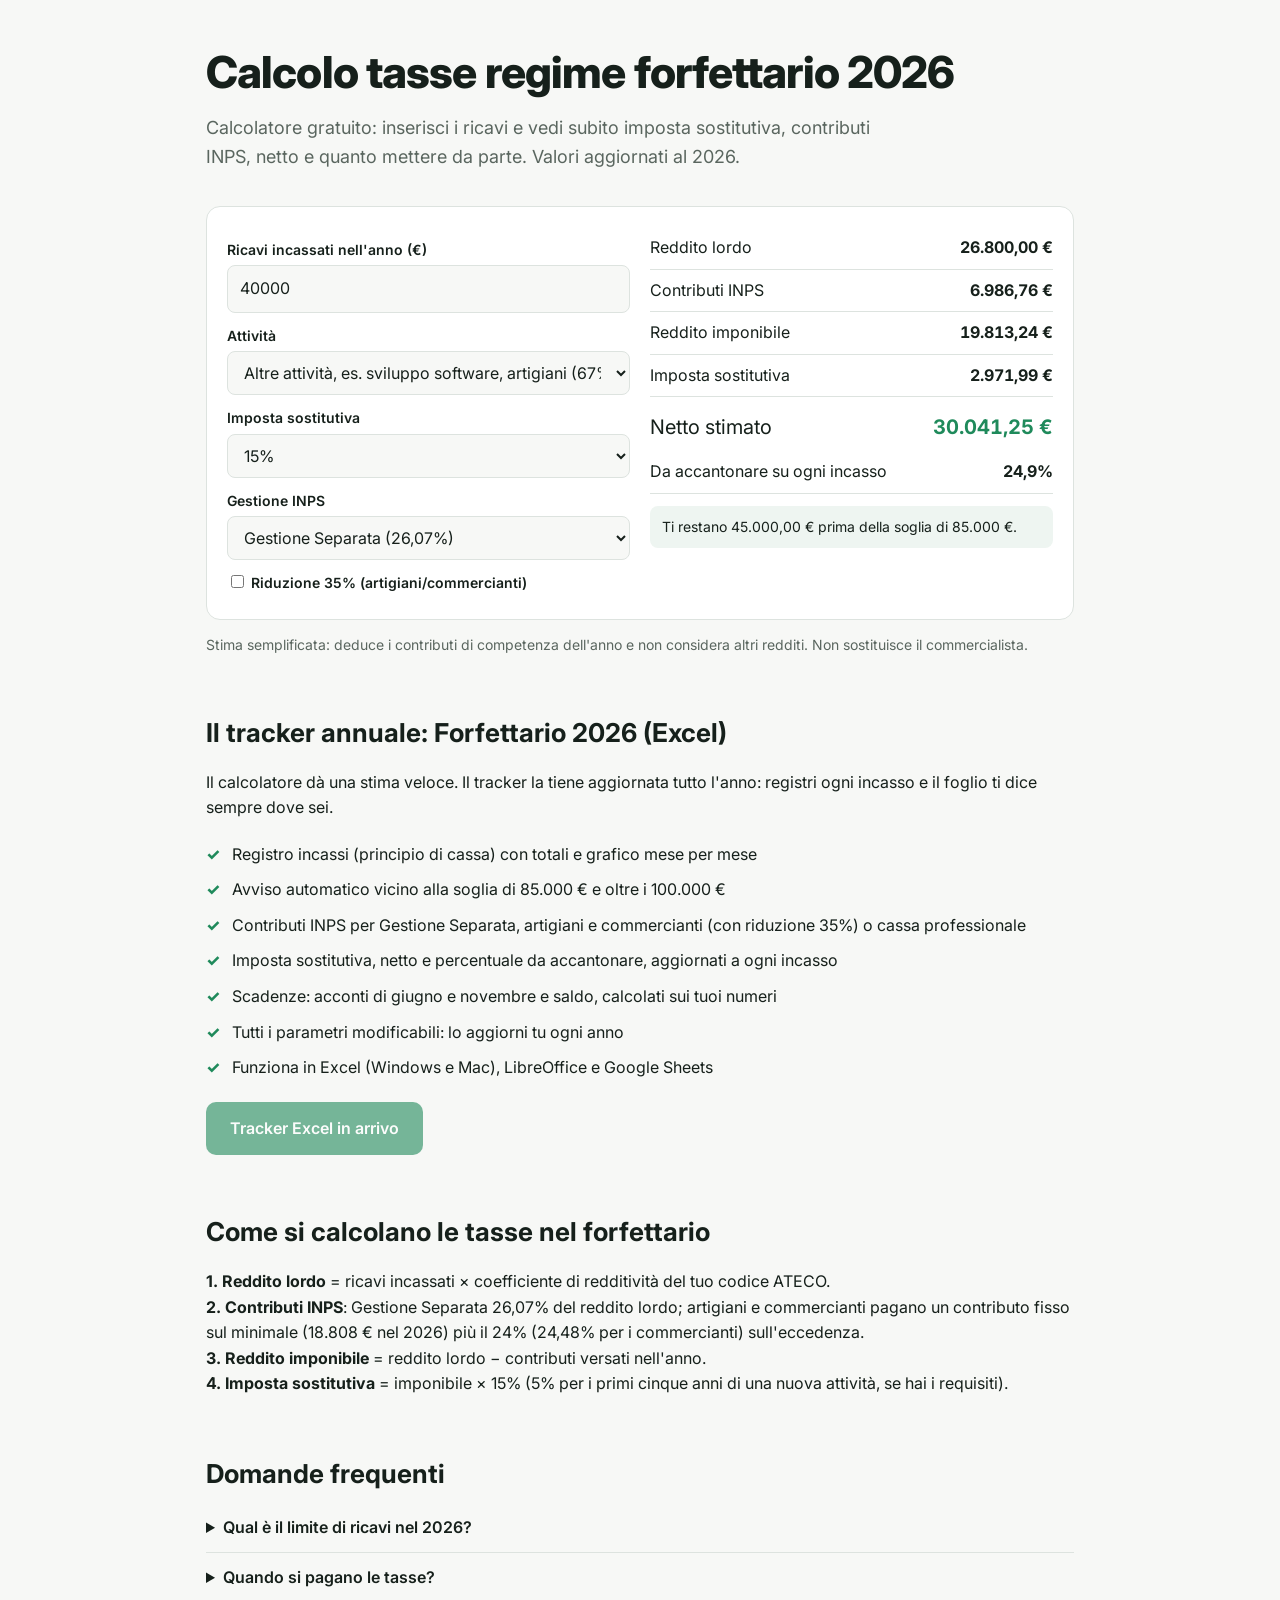
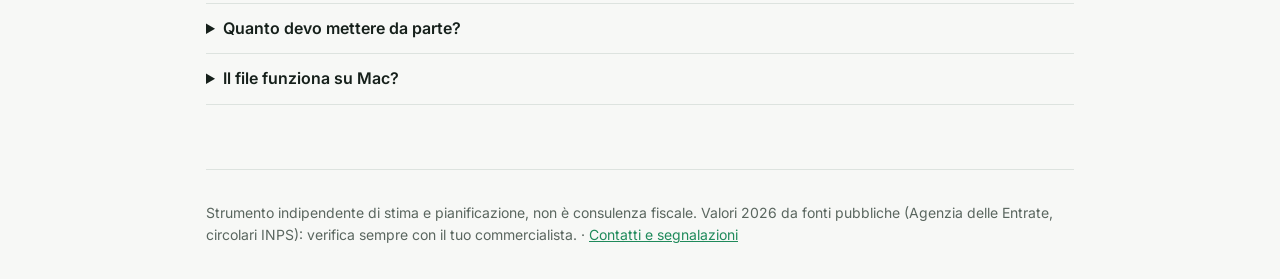
==== index.html @ f7ef26ea "Calcolatore tasse regime forfettario 2026" ====
<!doctype html>
<html lang="it">
<head>
<meta charset="utf-8">
<meta name="viewport" content="width=device-width,initial-scale=1">
<title>Calcolo tasse regime forfettario 2026: calcolatore gratuito e foglio Excel</title>
<meta name="description" content="Calcola gratis tasse e contributi INPS nel regime forfettario 2026: imposta sostitutiva 5% o 15%, Gestione Separata, artigiani e commercianti. Più un tracker Excel per tutto l'anno.">
<link rel="canonical" href="https://rsorrentino.github.io/forfettario-2026/">
<link href="https://fonts.googleapis.com/css2?family=Inter:wght@400;600;800&display=swap" rel="stylesheet">
<script type="application/ld+json">{"@context":"https://schema.org","@type":"FAQPage","mainEntity":[
{"@type":"Question","name":"Come si calcolano le tasse nel regime forfettario?","acceptedAnswer":{"@type":"Answer","text":"Si moltiplicano i ricavi incassati per il coefficiente di redditività dell'attività, si sottraggono i contributi previdenziali versati e si applica l'imposta sostitutiva del 15% (5% per i primi cinque anni di una nuova attività, se ci sono i requisiti)."}},
{"@type":"Question","name":"Qual è il limite di ricavi del forfettario nel 2026?","acceptedAnswer":{"@type":"Answer","text":"85.000 euro. Se li superi senza oltrepassare 100.000 euro esci dal regime dall'anno successivo; oltre 100.000 euro esci già nell'anno in corso."}},
{"@type":"Question","name":"Quanto è l'aliquota della Gestione Separata INPS nel 2026?","acceptedAnswer":{"@type":"Answer","text":"26,07% sul reddito per i professionisti senza cassa e senza altra copertura previdenziale obbligatoria."}}]}</script>
<style>
:root{--bg:#f7f8f6;--card:#fff;--ink:#16201b;--mute:#5a665f;--line:#dde3df;--accent:#1f8a5b;--accent-ink:#fff;--soft:#eef5f1}
@media (prefers-color-scheme:dark){:root:not([data-theme="light"]){--bg:#0f1412;--card:#161d1a;--ink:#e8efeb;--mute:#9aa8a0;--line:#26302b;--accent:#3cc485;--accent-ink:#06130c;--soft:#13261d}}
:root[data-theme="dark"]{--bg:#0f1412;--card:#161d1a;--ink:#e8efeb;--mute:#9aa8a0;--line:#26302b;--accent:#3cc485;--accent-ink:#06130c;--soft:#13261d}
*{box-sizing:border-box}body{margin:0;background:var(--bg);color:var(--ink);font:16px/1.6 Inter,system-ui,sans-serif}
.wrap{max-width:900px;margin:0 auto;padding:0 16px}header{padding:48px 0 16px}
h1{font-size:clamp(28px,5vw,44px);line-height:1.1;margin:0 0 12px;font-weight:800;letter-spacing:-.02em}
.lede{color:var(--mute);font-size:18px;max-width:680px}h2{font-size:26px;margin:56px 0 8px}
.card{background:var(--card);border:1px solid var(--line);border-radius:14px;padding:20px}
.calc{display:grid;grid-template-columns:1fr 1fr;gap:20px}@media(max-width:700px){.calc{grid-template-columns:1fr}}
label{display:block;font-weight:600;font-size:14px;margin:12px 0 4px}
input,select{width:100%;padding:10px 12px;border:1px solid var(--line);border-radius:8px;background:var(--bg);color:var(--ink);font:inherit}
.res div{display:flex;justify-content:space-between;padding:8px 0;border-bottom:1px solid var(--line);gap:12px}
.res b{font-variant-numeric:tabular-nums;white-space:nowrap}.res .big{font-size:20px;border:0;padding-top:14px}
.res .big b{color:var(--accent)}.warn{background:var(--soft);border-radius:8px;padding:10px 12px;margin-top:12px;font-size:14px}
.btn{display:inline-block;background:var(--accent);color:var(--accent-ink);padding:14px 24px;border-radius:10px;font-weight:600;text-decoration:none}
ul.t{list-style:none;padding:0}ul.t li{padding:5px 0 5px 26px;position:relative}ul.t li:before{content:"✓";position:absolute;left:0;color:var(--accent);font-weight:800}
.small{color:var(--mute);font-size:14px}details{border-bottom:1px solid var(--line);padding:12px 0}summary{cursor:pointer;font-weight:600}details p{color:var(--mute)}
footer{margin-top:64px;padding:32px 0;border-top:1px solid var(--line);color:var(--mute);font-size:14px}a{color:var(--accent)}
</style>
</head>
<body><div class="wrap">
<header>
<h1>Calcolo tasse regime forfettario 2026</h1>
<p class="lede">Calcolatore gratuito: inserisci i ricavi e vedi subito imposta sostitutiva, contributi INPS, netto e quanto mettere da parte. Valori aggiornati al 2026.</p>
</header>

<section class="card calc" aria-label="Calcolatore">
<div>
  <label for="ricavi">Ricavi incassati nell'anno (€)</label><input id="ricavi" type="number" inputmode="decimal" value="40000" min="0">
  <label for="att">Attività</label>
  <select id="att">
    <option value="0.78">Professionisti, consulenti, sanità, istruzione (78%)</option>
    <option value="0.67" selected>Altre attività, es. sviluppo software, artigiani (67%)</option>
    <option value="0.40">Commercio, alimentari, alloggio e ristorazione (40%)</option>
    <option value="0.54">Commercio ambulante non alimentare (54%)</option>
    <option value="0.62">Intermediari del commercio (62%)</option>
    <option value="0.86">Costruzioni e attività immobiliari (86%)</option>
  </select>
  <label for="aliq">Imposta sostitutiva</label>
  <select id="aliq"><option value="0.15">15%</option><option value="0.05">5% (nuova attività, primi 5 anni)</option></select>
  <label for="inps">Gestione INPS</label>
  <select id="inps"><option value="gs">Gestione Separata (26,07%)</option><option value="art">Artigiani</option><option value="comm">Commercianti</option></select>
  <label><input id="rid" type="checkbox" style="width:auto"> Riduzione 35% (artigiani/commercianti)</label>
</div>
<div class="res" aria-live="polite">
  <div><span>Reddito lordo</span><b id="o-red"></b></div>
  <div><span>Contributi INPS</span><b id="o-inps"></b></div>
  <div><span>Reddito imponibile</span><b id="o-imp"></b></div>
  <div><span>Imposta sostitutiva</span><b id="o-tax"></b></div>
  <div class="big"><span>Netto stimato</span><b id="o-net"></b></div>
  <div><span>Da accantonare su ogni incasso</span><b id="o-pct"></b></div>
  <p class="warn" id="o-warn"></p>
</div>
</section>
<p class="small">Stima semplificata: deduce i contributi di competenza dell'anno e non considera altri redditi. Non sostituisce il commercialista.</p>

<h2>Il tracker annuale: Forfettario 2026 (Excel)</h2>
<p>Il calcolatore dà una stima veloce. Il tracker la tiene aggiornata tutto l'anno: registri ogni incasso e il foglio ti dice sempre dove sei.</p>
<ul class="t">
<li>Registro incassi (principio di cassa) con totali e grafico mese per mese</li>
<li>Avviso automatico vicino alla soglia di 85.000 € e oltre i 100.000 €</li>
<li>Contributi INPS per Gestione Separata, artigiani e commercianti (con riduzione 35%) o cassa professionale</li>
<li>Imposta sostitutiva, netto e percentuale da accantonare, aggiornati a ogni incasso</li>
<li>Scadenze: acconti di giugno e novembre e saldo, calcolati sui tuoi numeri</li>
<li>Tutti i parametri modificabili: lo aggiorni tu ogni anno</li>
<li>Funziona in Excel (Windows e Mac), LibreOffice e Google Sheets</li>
</ul>
<p><span class="btn" style="opacity:.6;cursor:default">Tracker Excel in arrivo</span></p>

<h2>Come si calcolano le tasse nel forfettario</h2>
<p><b>1. Reddito lordo</b> = ricavi incassati × coefficiente di redditività del tuo codice ATECO.<br>
<b>2. Contributi INPS</b>: Gestione Separata 26,07% del reddito lordo; artigiani e commercianti pagano un contributo fisso sul minimale (18.808 € nel 2026) più il 24% (24,48% per i commercianti) sull'eccedenza.<br>
<b>3. Reddito imponibile</b> = reddito lordo − contributi versati nell'anno.<br>
<b>4. Imposta sostitutiva</b> = imponibile × 15% (5% per i primi cinque anni di una nuova attività, se hai i requisiti).</p>

<h2>Domande frequenti</h2>
<details><summary>Qual è il limite di ricavi nel 2026?</summary><p>85.000 €. Se li superi ma resti sotto 100.000 € esci dal forfettario dall'anno successivo; oltre 100.000 € esci subito, nell'anno stesso.</p></details>
<details><summary>Quando si pagano le tasse?</summary><p>Saldo e primo acconto entro il 30 giugno, secondo acconto entro il 30 novembre. Per i forfettari gli acconti sono il 40% e il 60% dell'imposta dell'anno precedente.</p></details>
<details><summary>Quanto devo mettere da parte?</summary><p>Dipende da attività e gestione INPS: per un professionista in Gestione Separata al 15% in genere tra il 25% e il 35% di ogni incasso. Il calcolatore qui sopra te lo dice per il tuo caso.</p></details>
<details><summary>Il file funziona su Mac?</summary><p>Sì: è un normale file .xlsx con formule standard, quindi funziona in Excel per Mac, Numbers, LibreOffice e Google Sheets.</p></details>

<footer>Strumento indipendente di stima e pianificazione, non è consulenza fiscale. Valori 2026 da fonti pubbliche (Agenzia delle Entrate, circolari INPS): verifica sempre con il tuo commercialista. · <a href="https://github.com/rsorrentino/forfettario-2026/issues">Contatti e segnalazioni</a></footer>
</div>
<script>
const $=id=>document.getElementById(id), eur=v=>v.toLocaleString('it-IT',{style:'currency',currency:'EUR',useGrouping:'always'});
const MIN=18808, MAT=7.44;
function calc(){
  const r=Math.max(0,+$('ricavi').value||0), k=+$('att').value, a=+$('aliq').value, t=$('inps').value, rid=$('rid').checked;
  const red=r*k; let inps;
  if(t==='gs') inps=red*0.2607;
  else { const q=t==='art'?0.24:0.2448; inps=(MIN*q+Math.max(0,red-MIN)*q)*(rid?0.65:1)+MAT; }
  const imp=Math.max(0,red-inps), tax=imp*a, net=r-tax-inps;
  $('o-red').textContent=eur(red); $('o-inps').textContent=eur(inps); $('o-imp').textContent=eur(imp);
  $('o-tax').textContent=eur(tax); $('o-net').textContent=eur(net);
  $('o-pct').textContent=(r?((tax+inps)/r*100):0).toFixed(1).replace('.',',')+'%';
  $('o-warn').textContent = r>100000?'Oltre 100.000 €: esci dal forfettario già quest\'anno.':
    r>85000?'Oltre 85.000 €: dal prossimo anno passi al regime ordinario.':
    'Ti restano '+eur(85000-r)+' prima della soglia di 85.000 €.';
}
document.querySelectorAll('input,select').forEach(e=>e.addEventListener('input',calc)); calc();
</script>
</body></html>
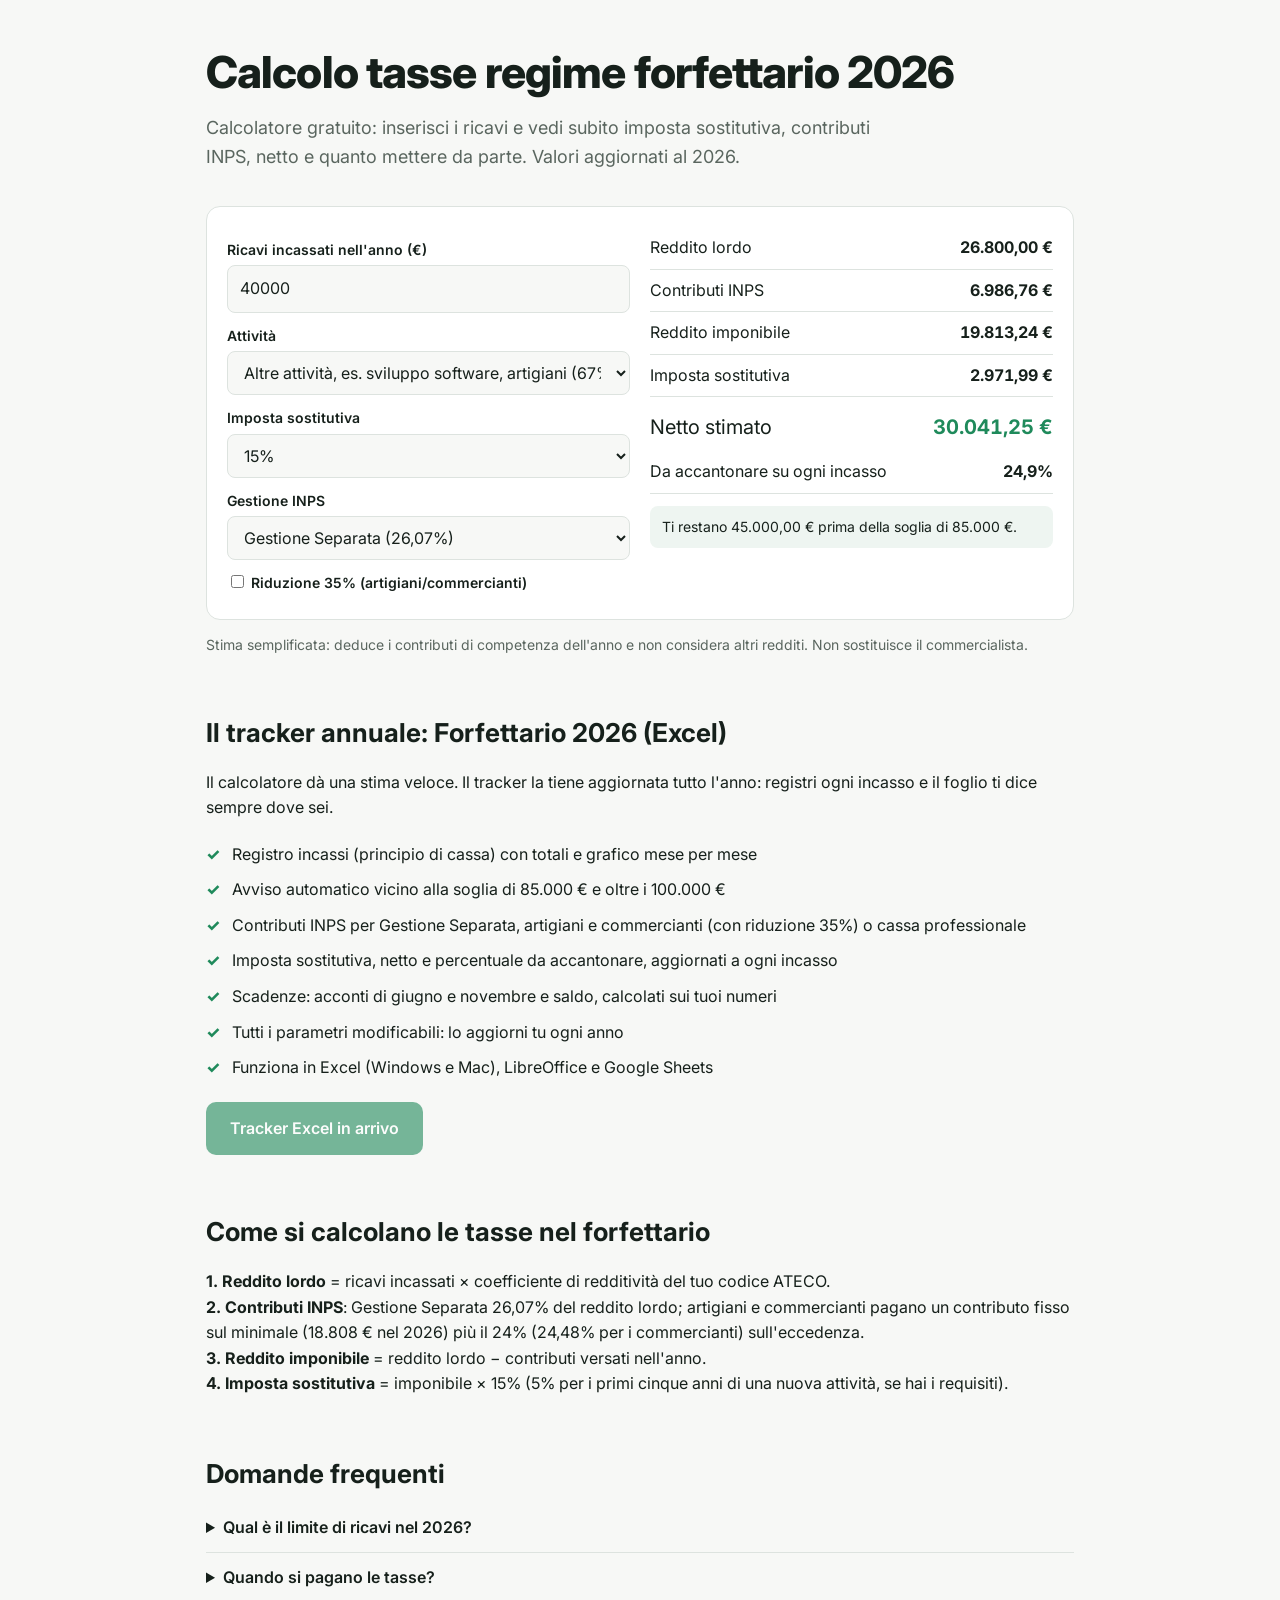
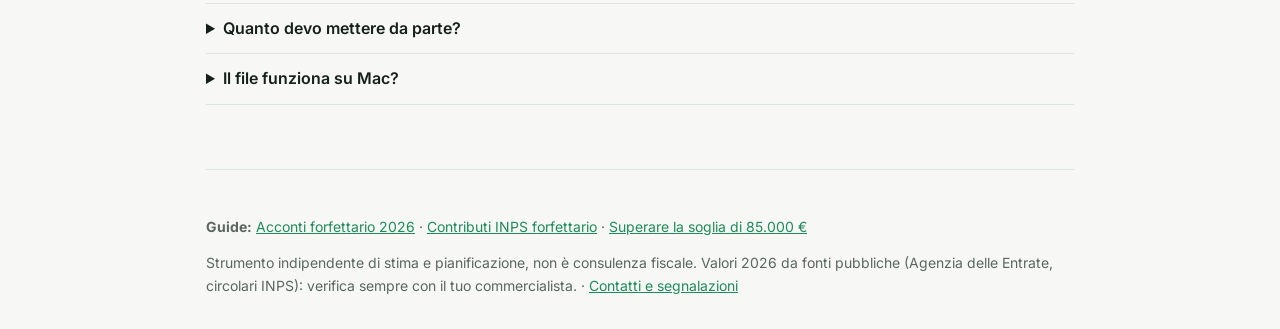
==== commit 1becb8f0: "Guide: acconti, contributi INPS, soglia 85.000" ====
--- a/index.html
+++ b/index.html
@@ -93,7 +93,8 @@
 <details><summary>Quanto devo mettere da parte?</summary><p>Dipende da attività e gestione INPS: per un professionista in Gestione Separata al 15% in genere tra il 25% e il 35% di ogni incasso. Il calcolatore qui sopra te lo dice per il tuo caso.</p></details>
 <details><summary>Il file funziona su Mac?</summary><p>Sì: è un normale file .xlsx con formule standard, quindi funziona in Excel per Mac, Numbers, LibreOffice e Google Sheets.</p></details>
 
-<footer>Strumento indipendente di stima e pianificazione, non è consulenza fiscale. Valori 2026 da fonti pubbliche (Agenzia delle Entrate, circolari INPS): verifica sempre con il tuo commercialista. · <a href="https://github.com/rsorrentino/forfettario-2026/issues">Contatti e segnalazioni</a></footer>
+<footer><p><b>Guide:</b> <a href="acconti-forfettario-2026.html">Acconti forfettario 2026</a> · <a href="contributi-inps-forfettario-2026.html">Contributi INPS forfettario</a> · <a href="superamento-soglia-85000-forfettario.html">Superare la soglia di 85.000 €</a></p>
+Strumento indipendente di stima e pianificazione, non è consulenza fiscale. Valori 2026 da fonti pubbliche (Agenzia delle Entrate, circolari INPS): verifica sempre con il tuo commercialista. · <a href="https://github.com/rsorrentino/forfettario-2026/issues">Contatti e segnalazioni</a></footer>
 </div>
 <script>
 const $=id=>document.getElementById(id), eur=v=>v.toLocaleString('it-IT',{style:'currency',currency:'EUR',useGrouping:'always'});
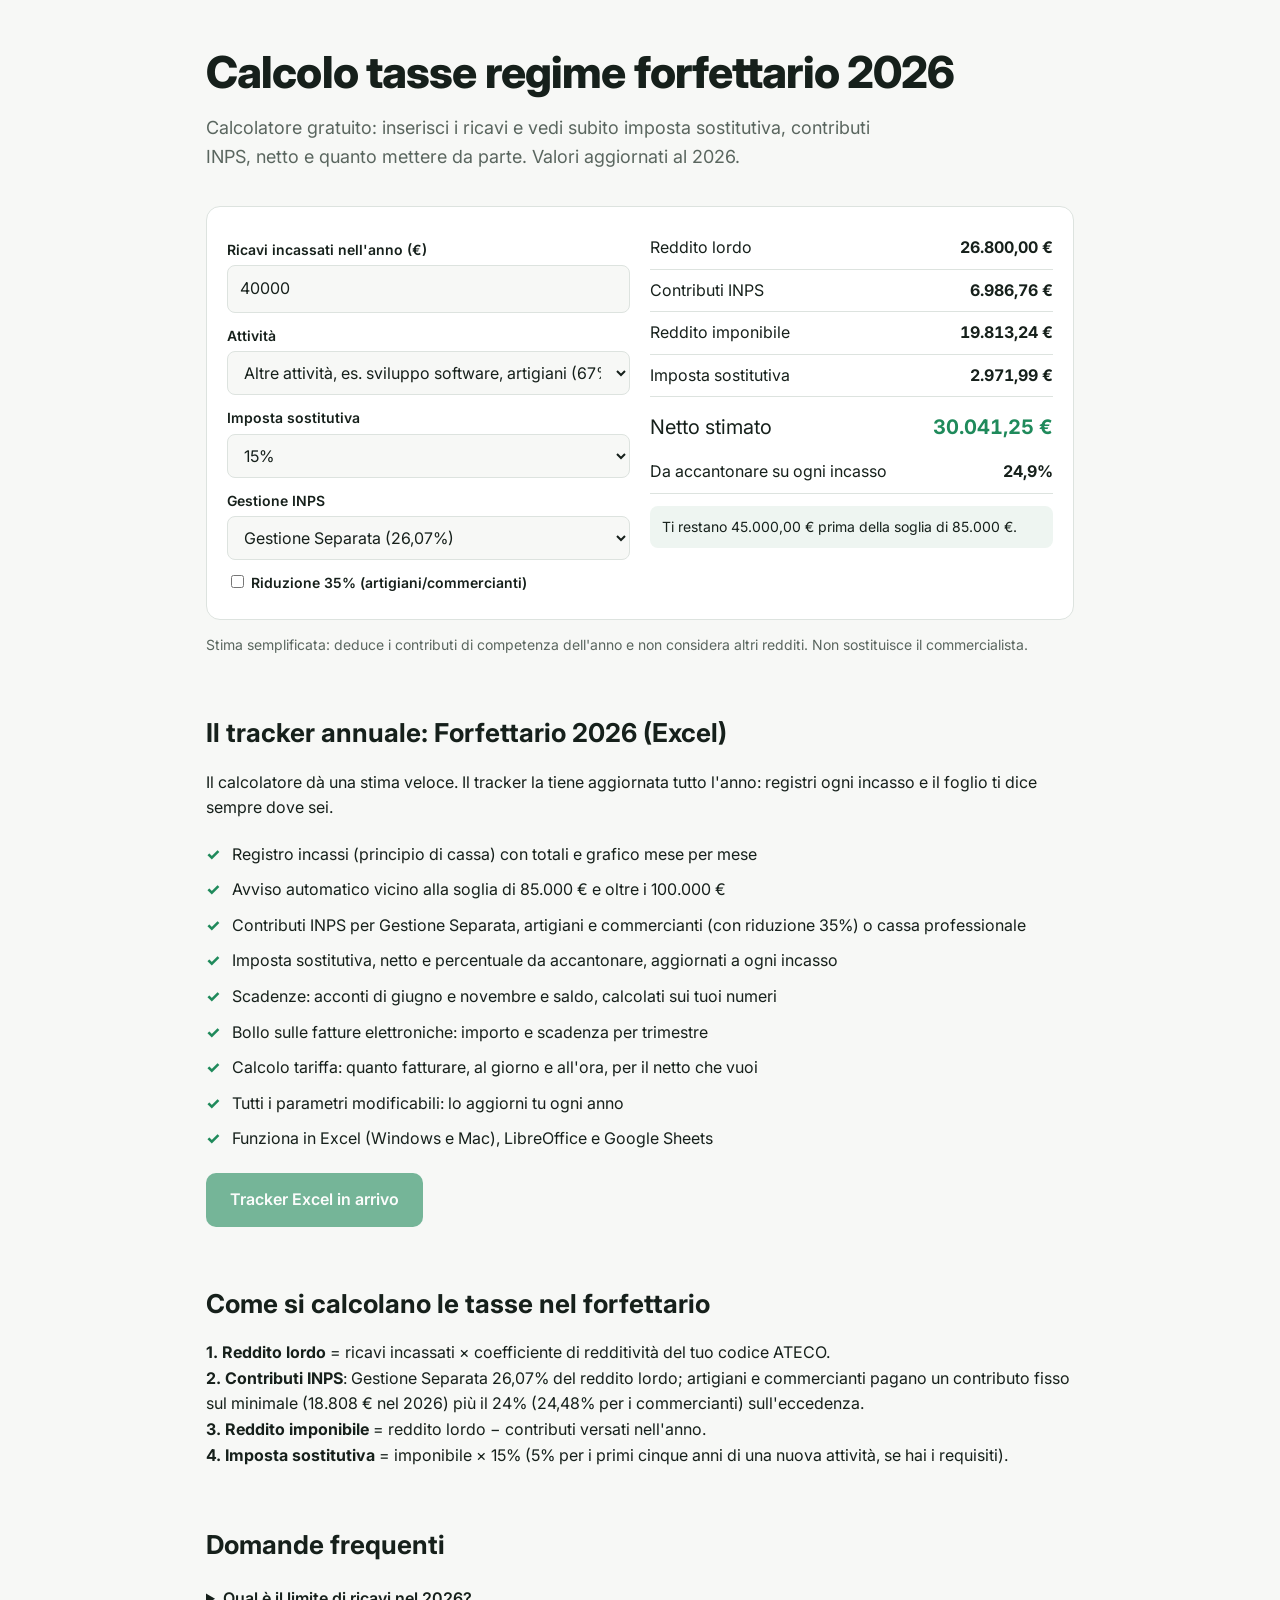
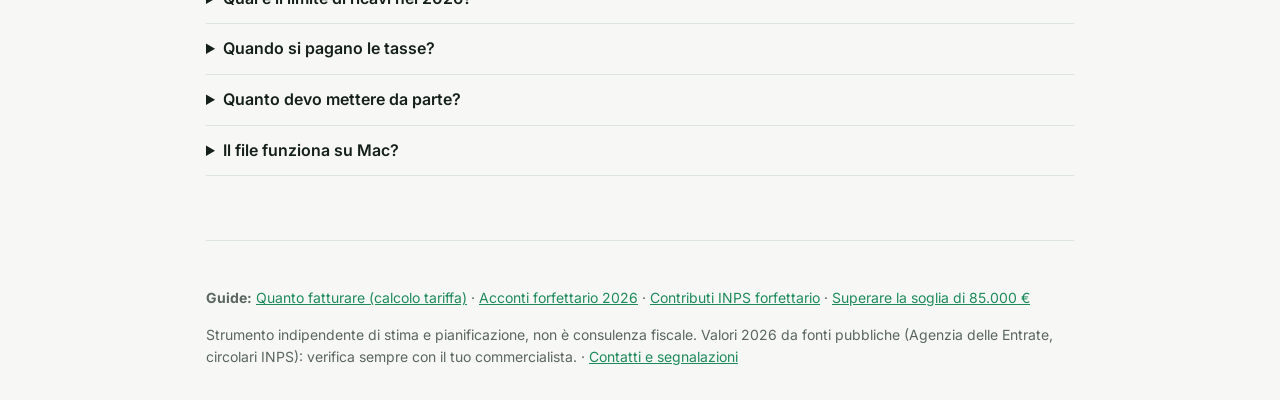
==== commit 84d90bd5: "Calcolo tariffa forfettario + kit features" ====
--- a/index.html
+++ b/index.html
@@ -76,6 +76,8 @@
 <li>Contributi INPS per Gestione Separata, artigiani e commercianti (con riduzione 35%) o cassa professionale</li>
 <li>Imposta sostitutiva, netto e percentuale da accantonare, aggiornati a ogni incasso</li>
 <li>Scadenze: acconti di giugno e novembre e saldo, calcolati sui tuoi numeri</li>
+<li>Bollo sulle fatture elettroniche: importo e scadenza per trimestre</li>
+<li>Calcolo tariffa: quanto fatturare, al giorno e all'ora, per il netto che vuoi</li>
 <li>Tutti i parametri modificabili: lo aggiorni tu ogni anno</li>
 <li>Funziona in Excel (Windows e Mac), LibreOffice e Google Sheets</li>
 </ul>
@@ -93,7 +95,7 @@
 <details><summary>Quanto devo mettere da parte?</summary><p>Dipende da attività e gestione INPS: per un professionista in Gestione Separata al 15% in genere tra il 25% e il 35% di ogni incasso. Il calcolatore qui sopra te lo dice per il tuo caso.</p></details>
 <details><summary>Il file funziona su Mac?</summary><p>Sì: è un normale file .xlsx con formule standard, quindi funziona in Excel per Mac, Numbers, LibreOffice e Google Sheets.</p></details>
 
-<footer><p><b>Guide:</b> <a href="acconti-forfettario-2026.html">Acconti forfettario 2026</a> · <a href="contributi-inps-forfettario-2026.html">Contributi INPS forfettario</a> · <a href="superamento-soglia-85000-forfettario.html">Superare la soglia di 85.000 €</a></p>
+<footer><p><b>Guide:</b> <a href="calcolo-tariffa-forfettario.html">Quanto fatturare (calcolo tariffa)</a> · <a href="acconti-forfettario-2026.html">Acconti forfettario 2026</a> · <a href="contributi-inps-forfettario-2026.html">Contributi INPS forfettario</a> · <a href="superamento-soglia-85000-forfettario.html">Superare la soglia di 85.000 €</a></p>
 Strumento indipendente di stima e pianificazione, non è consulenza fiscale. Valori 2026 da fonti pubbliche (Agenzia delle Entrate, circolari INPS): verifica sempre con il tuo commercialista. · <a href="https://github.com/rsorrentino/forfettario-2026/issues">Contatti e segnalazioni</a></footer>
 </div>
 <script>
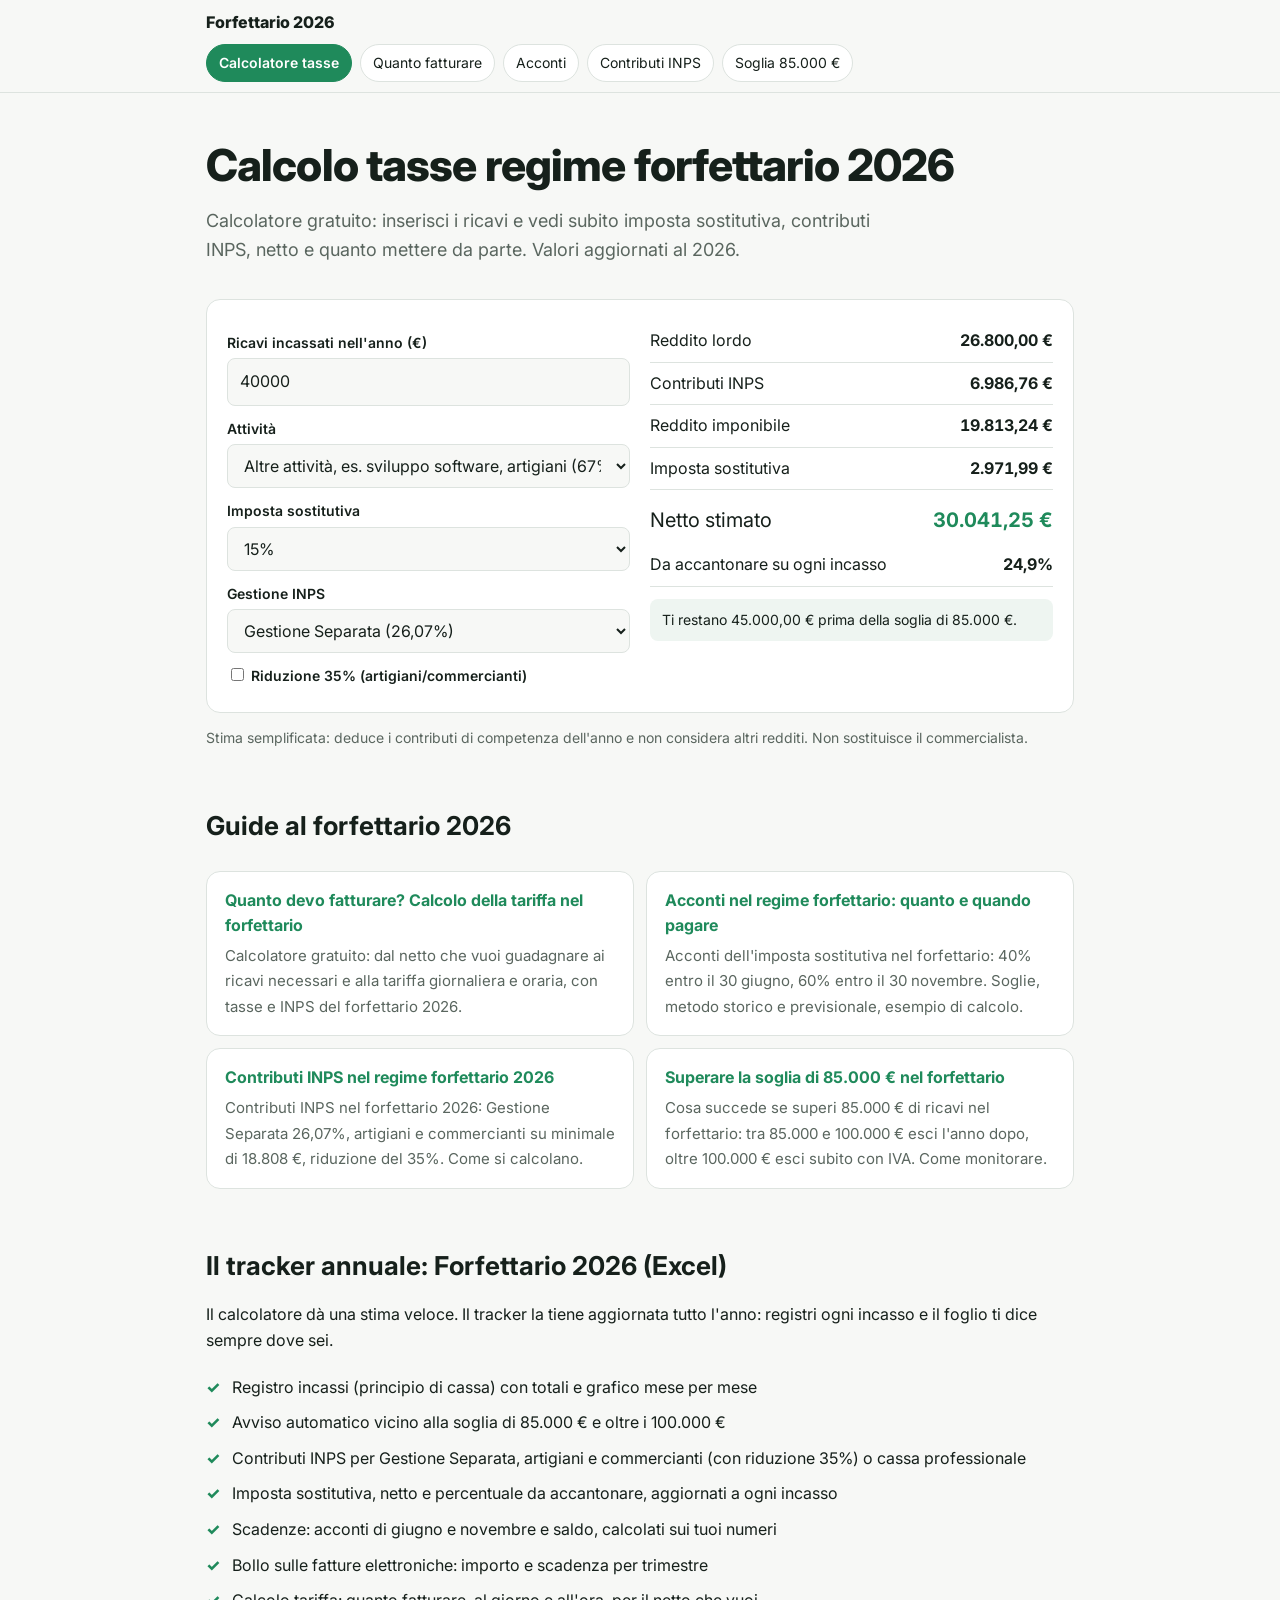
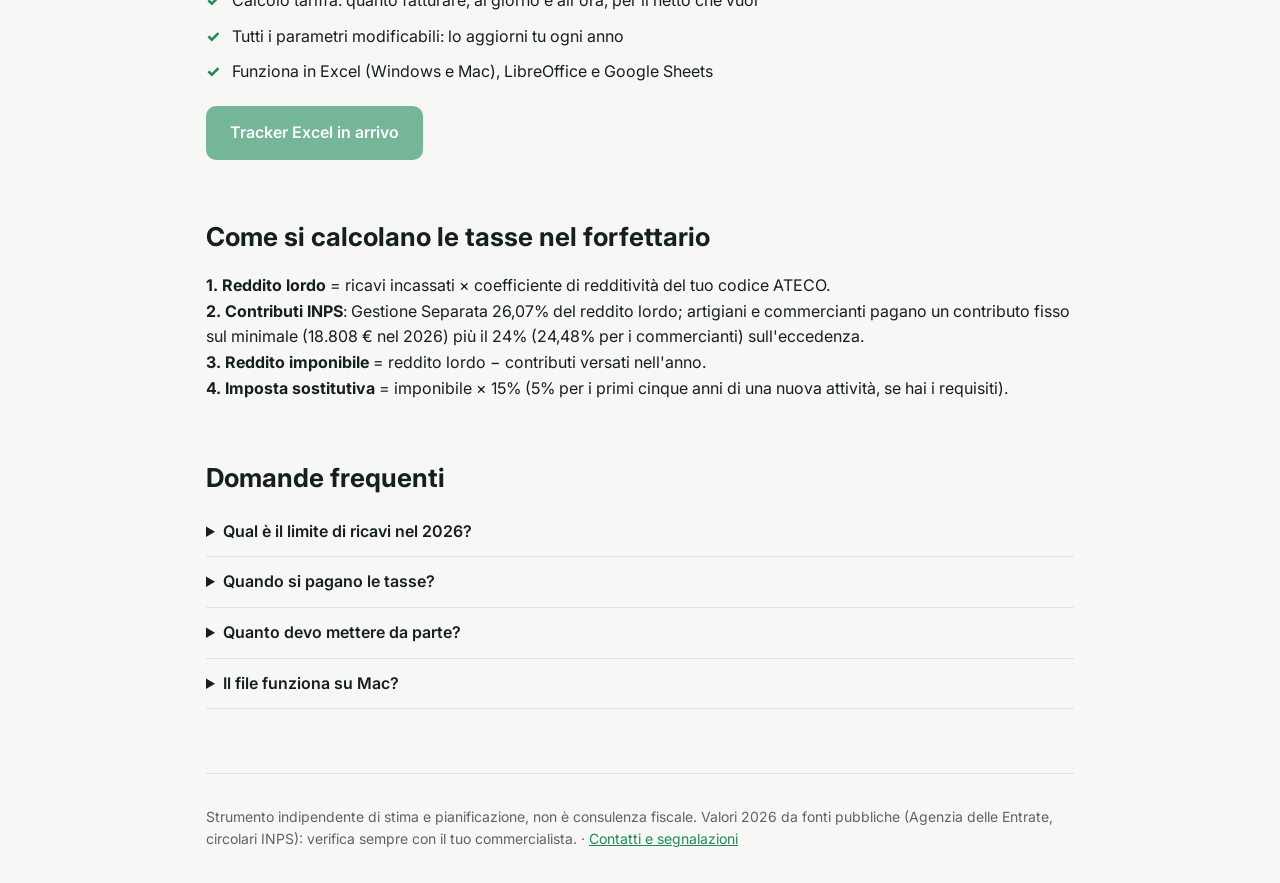
==== commit 412a3198: "Shared sticky nav + guide cards on home" ====
--- a/index.html
+++ b/index.html
@@ -30,9 +30,22 @@
 ul.t{list-style:none;padding:0}ul.t li{padding:5px 0 5px 26px;position:relative}ul.t li:before{content:"✓";position:absolute;left:0;color:var(--accent);font-weight:800}
 .small{color:var(--mute);font-size:14px}details{border-bottom:1px solid var(--line);padding:12px 0}summary{cursor:pointer;font-weight:600}details p{color:var(--mute)}
 footer{margin-top:64px;padding:32px 0;border-top:1px solid var(--line);color:var(--mute);font-size:14px}a{color:var(--accent)}
-</style>
+.site-nav{position:sticky;top:0;z-index:10;background:var(--bg);border-bottom:1px solid var(--line)}
+.site-nav .in{max-width:900px;margin:0 auto;padding:10px 16px 0}
+.site-nav .brand{font-weight:800;font-size:16px;color:var(--ink);text-decoration:none;letter-spacing:-.01em}
+.site-nav ul{list-style:none;margin:8px -16px 0;padding:0 16px 10px;display:flex;gap:8px;overflow-x:auto;
+scrollbar-width:none;-webkit-overflow-scrolling:touch}.site-nav ul::-webkit-scrollbar{display:none}.site-nav ul::after{content:"";flex:0 0 40px}
+.site-nav a.l{display:block;white-space:nowrap;padding:7px 12px;border:1px solid var(--line);border-radius:999px;
+font-size:14px;color:var(--ink);text-decoration:none;background:var(--card)}
+.site-nav a.l[aria-current=page]{background:var(--accent);border-color:var(--accent);color:var(--accent-ink);font-weight:600}
+@media(max-width:759px){.site-nav ul{-webkit-mask-image:linear-gradient(90deg,#000 88%,transparent);mask-image:linear-gradient(90deg,#000 88%,transparent)}}
+@media(min-width:760px){.site-nav ul{flex-wrap:wrap;overflow:visible}}
+.guides{display:grid;grid-template-columns:1fr;gap:12px;margin:24px 0}@media(min-width:640px){.guides{grid-template-columns:1fr 1fr}}
+.guides a{display:block;background:var(--card);border:1px solid var(--line);border-radius:14px;padding:16px 18px;
+color:var(--ink);text-decoration:none}.guides a b{display:block;color:var(--accent);margin-bottom:4px}
+.guides a span{color:var(--mute);font-size:15px}</style>
 </head>
-<body><div class="wrap">
+<body><nav class="site-nav" aria-label="Sezioni del sito"><div class="in"><a class="brand" href="./">Forfettario 2026</a><ul><li><a class="l" href="./" aria-current="page">Calcolatore tasse</a></li><li><a class="l" href="calcolo-tariffa-forfettario.html">Quanto fatturare</a></li><li><a class="l" href="acconti-forfettario-2026.html">Acconti</a></li><li><a class="l" href="contributi-inps-forfettario-2026.html">Contributi INPS</a></li><li><a class="l" href="superamento-soglia-85000-forfettario.html">Soglia 85.000 €</a></li></ul></div></nav><script>(function(){var u=document.querySelector(".site-nav ul"),a=u&&u.querySelector("[aria-current]");if(a)u.scrollLeft=a.offsetLeft-(u.clientWidth-a.offsetWidth)/2;})();</script><div class="wrap">
 <header>
 <h1>Calcolo tasse regime forfettario 2026</h1>
 <p class="lede">Calcolatore gratuito: inserisci i ricavi e vedi subito imposta sostitutiva, contributi INPS, netto e quanto mettere da parte. Valori aggiornati al 2026.</p>
@@ -68,6 +81,7 @@
 </section>
 <p class="small">Stima semplificata: deduce i contributi di competenza dell'anno e non considera altri redditi. Non sostituisce il commercialista.</p>
 
+<h2 id="guide">Guide al forfettario 2026</h2><div class="guides"><a href="calcolo-tariffa-forfettario.html"><b>Quanto devo fatturare? Calcolo della tariffa nel forfettario</b><span>Calcolatore gratuito: dal netto che vuoi guadagnare ai ricavi necessari e alla tariffa giornaliera e oraria, con tasse e INPS del forfettario 2026.</span></a><a href="acconti-forfettario-2026.html"><b>Acconti nel regime forfettario: quanto e quando pagare</b><span>Acconti dell&#x27;imposta sostitutiva nel forfettario: 40% entro il 30 giugno, 60% entro il 30 novembre. Soglie, metodo storico e previsionale, esempio di calcolo.</span></a><a href="contributi-inps-forfettario-2026.html"><b>Contributi INPS nel regime forfettario 2026</b><span>Contributi INPS nel forfettario 2026: Gestione Separata 26,07%, artigiani e commercianti su minimale di 18.808 €, riduzione del 35%. Come si calcolano.</span></a><a href="superamento-soglia-85000-forfettario.html"><b>Superare la soglia di 85.000 € nel forfettario</b><span>Cosa succede se superi 85.000 € di ricavi nel forfettario: tra 85.000 e 100.000 € esci l&#x27;anno dopo, oltre 100.000 € esci subito con IVA. Come monitorare.</span></a></div>
 <h2>Il tracker annuale: Forfettario 2026 (Excel)</h2>
 <p>Il calcolatore dà una stima veloce. Il tracker la tiene aggiornata tutto l'anno: registri ogni incasso e il foglio ti dice sempre dove sei.</p>
 <ul class="t">
@@ -95,8 +109,7 @@
 <details><summary>Quanto devo mettere da parte?</summary><p>Dipende da attività e gestione INPS: per un professionista in Gestione Separata al 15% in genere tra il 25% e il 35% di ogni incasso. Il calcolatore qui sopra te lo dice per il tuo caso.</p></details>
 <details><summary>Il file funziona su Mac?</summary><p>Sì: è un normale file .xlsx con formule standard, quindi funziona in Excel per Mac, Numbers, LibreOffice e Google Sheets.</p></details>
 
-<footer><p><b>Guide:</b> <a href="calcolo-tariffa-forfettario.html">Quanto fatturare (calcolo tariffa)</a> · <a href="acconti-forfettario-2026.html">Acconti forfettario 2026</a> · <a href="contributi-inps-forfettario-2026.html">Contributi INPS forfettario</a> · <a href="superamento-soglia-85000-forfettario.html">Superare la soglia di 85.000 €</a></p>
-Strumento indipendente di stima e pianificazione, non è consulenza fiscale. Valori 2026 da fonti pubbliche (Agenzia delle Entrate, circolari INPS): verifica sempre con il tuo commercialista. · <a href="https://github.com/rsorrentino/forfettario-2026/issues">Contatti e segnalazioni</a></footer>
+<footer>Strumento indipendente di stima e pianificazione, non è consulenza fiscale. Valori 2026 da fonti pubbliche (Agenzia delle Entrate, circolari INPS): verifica sempre con il tuo commercialista. · <a href="https://github.com/rsorrentino/forfettario-2026/issues">Contatti e segnalazioni</a></footer>
 </div>
 <script>
 const $=id=>document.getElementById(id), eur=v=>v.toLocaleString('it-IT',{style:'currency',currency:'EUR',useGrouping:'always'});
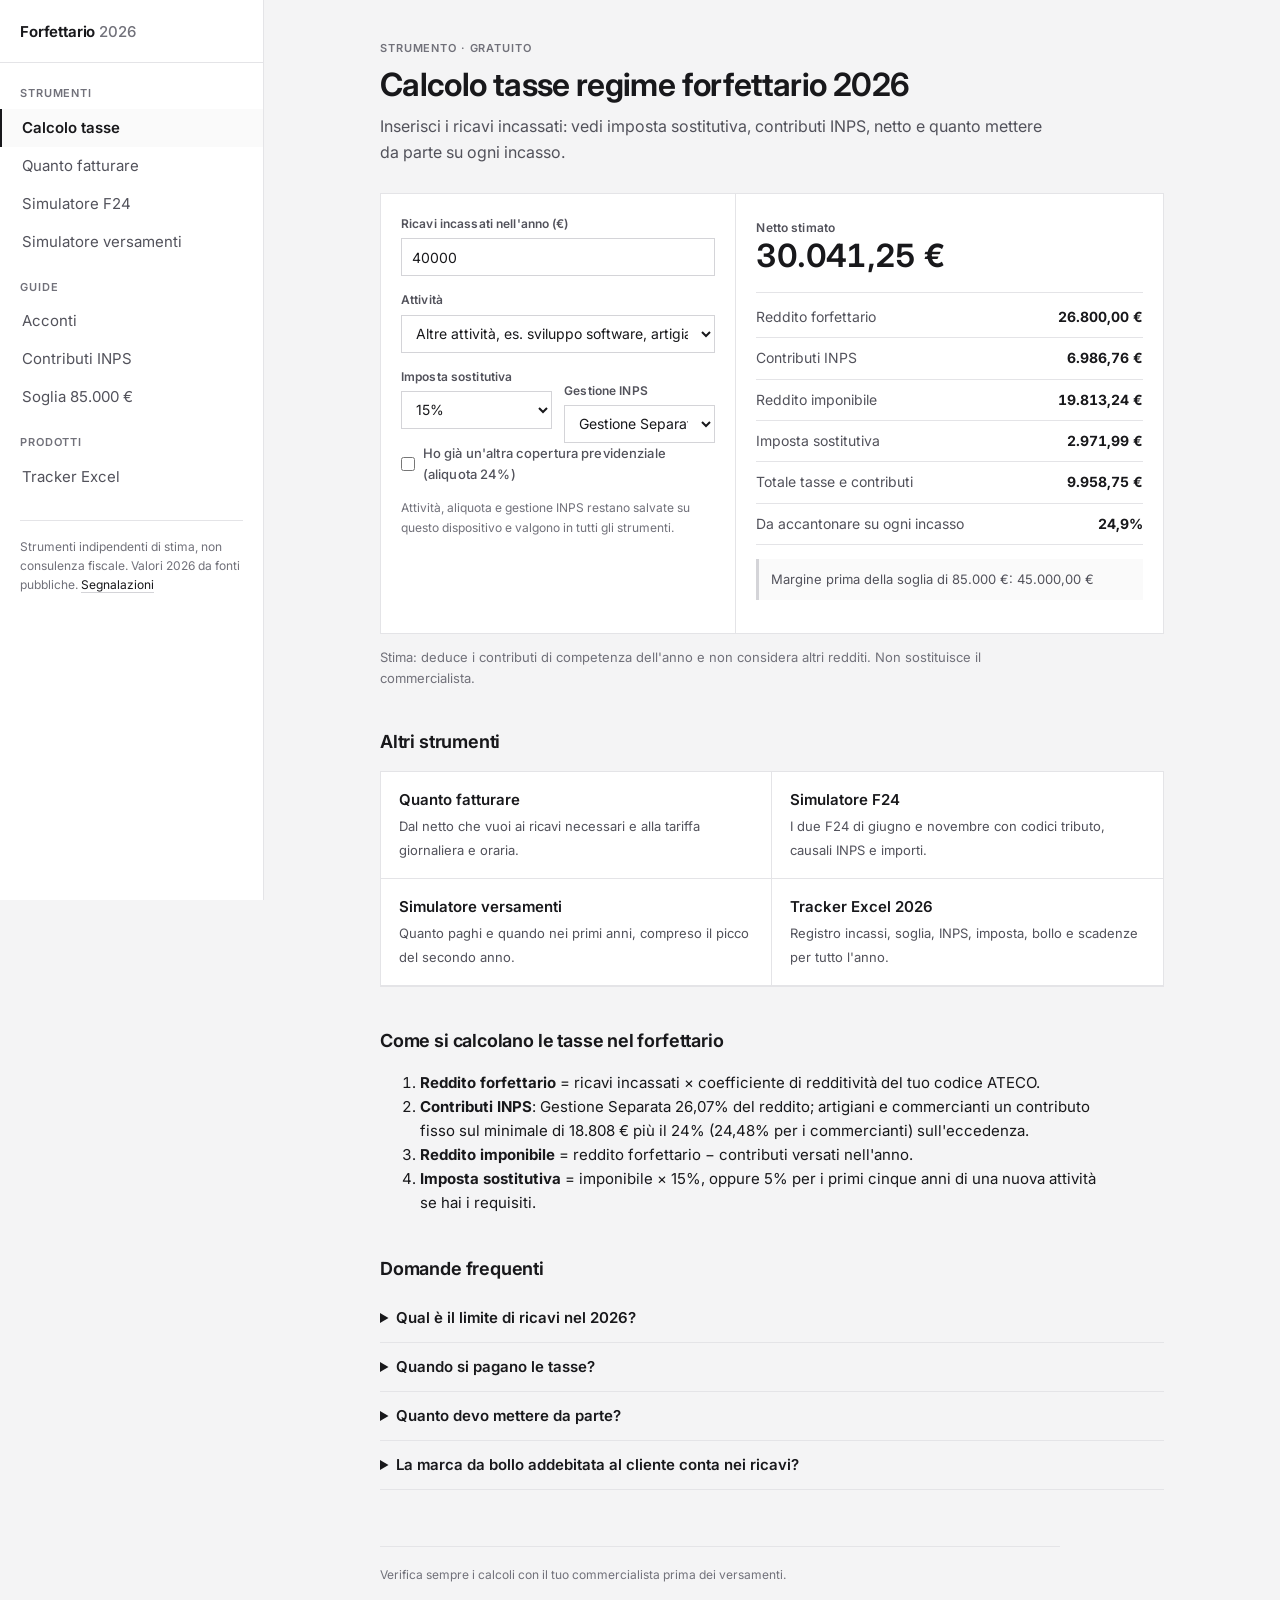
==== commit cf180609: "Web app: app shell, shared profile, F24 + payment simulators, grey square design" ====
--- a/index.html
+++ b/index.html
@@ -3,130 +3,90 @@
 <head>
 <meta charset="utf-8">
 <meta name="viewport" content="width=device-width,initial-scale=1">
-<title>Calcolo tasse regime forfettario 2026: calcolatore gratuito e foglio Excel</title>
-<meta name="description" content="Calcola gratis tasse e contributi INPS nel regime forfettario 2026: imposta sostitutiva 5% o 15%, Gestione Separata, artigiani e commercianti. Più un tracker Excel per tutto l'anno.">
+<title>Calcolo tasse regime forfettario 2026: calcolatore gratuito</title>
+<meta name="description" content="Calcola gratis tasse e contributi INPS nel regime forfettario 2026: imposta sostitutiva 5% o 15%, Gestione Separata, artigiani e commercianti, netto e accantonamento.">
 <link rel="canonical" href="https://rsorrentino.github.io/forfettario-2026/">
-<link href="https://fonts.googleapis.com/css2?family=Inter:wght@400;600;800&display=swap" rel="stylesheet">
-<script type="application/ld+json">{"@context":"https://schema.org","@type":"FAQPage","mainEntity":[
-{"@type":"Question","name":"Come si calcolano le tasse nel regime forfettario?","acceptedAnswer":{"@type":"Answer","text":"Si moltiplicano i ricavi incassati per il coefficiente di redditività dell'attività, si sottraggono i contributi previdenziali versati e si applica l'imposta sostitutiva del 15% (5% per i primi cinque anni di una nuova attività, se ci sono i requisiti)."}},
-{"@type":"Question","name":"Qual è il limite di ricavi del forfettario nel 2026?","acceptedAnswer":{"@type":"Answer","text":"85.000 euro. Se li superi senza oltrepassare 100.000 euro esci dal regime dall'anno successivo; oltre 100.000 euro esci già nell'anno in corso."}},
-{"@type":"Question","name":"Quanto è l'aliquota della Gestione Separata INPS nel 2026?","acceptedAnswer":{"@type":"Answer","text":"26,07% sul reddito per i professionisti senza cassa e senza altra copertura previdenziale obbligatoria."}}]}</script>
-<style>
-:root{--bg:#f7f8f6;--card:#fff;--ink:#16201b;--mute:#5a665f;--line:#dde3df;--accent:#1f8a5b;--accent-ink:#fff;--soft:#eef5f1}
-@media (prefers-color-scheme:dark){:root:not([data-theme="light"]){--bg:#0f1412;--card:#161d1a;--ink:#e8efeb;--mute:#9aa8a0;--line:#26302b;--accent:#3cc485;--accent-ink:#06130c;--soft:#13261d}}
-:root[data-theme="dark"]{--bg:#0f1412;--card:#161d1a;--ink:#e8efeb;--mute:#9aa8a0;--line:#26302b;--accent:#3cc485;--accent-ink:#06130c;--soft:#13261d}
-*{box-sizing:border-box}body{margin:0;background:var(--bg);color:var(--ink);font:16px/1.6 Inter,system-ui,sans-serif}
-.wrap{max-width:900px;margin:0 auto;padding:0 16px}header{padding:48px 0 16px}
-h1{font-size:clamp(28px,5vw,44px);line-height:1.1;margin:0 0 12px;font-weight:800;letter-spacing:-.02em}
-.lede{color:var(--mute);font-size:18px;max-width:680px}h2{font-size:26px;margin:56px 0 8px}
-.card{background:var(--card);border:1px solid var(--line);border-radius:14px;padding:20px}
-.calc{display:grid;grid-template-columns:1fr 1fr;gap:20px}@media(max-width:700px){.calc{grid-template-columns:1fr}}
-label{display:block;font-weight:600;font-size:14px;margin:12px 0 4px}
-input,select{width:100%;padding:10px 12px;border:1px solid var(--line);border-radius:8px;background:var(--bg);color:var(--ink);font:inherit}
-.res div{display:flex;justify-content:space-between;padding:8px 0;border-bottom:1px solid var(--line);gap:12px}
-.res b{font-variant-numeric:tabular-nums;white-space:nowrap}.res .big{font-size:20px;border:0;padding-top:14px}
-.res .big b{color:var(--accent)}.warn{background:var(--soft);border-radius:8px;padding:10px 12px;margin-top:12px;font-size:14px}
-.btn{display:inline-block;background:var(--accent);color:var(--accent-ink);padding:14px 24px;border-radius:10px;font-weight:600;text-decoration:none}
-ul.t{list-style:none;padding:0}ul.t li{padding:5px 0 5px 26px;position:relative}ul.t li:before{content:"✓";position:absolute;left:0;color:var(--accent);font-weight:800}
-.small{color:var(--mute);font-size:14px}details{border-bottom:1px solid var(--line);padding:12px 0}summary{cursor:pointer;font-weight:600}details p{color:var(--mute)}
-footer{margin-top:64px;padding:32px 0;border-top:1px solid var(--line);color:var(--mute);font-size:14px}a{color:var(--accent)}
-.site-nav{position:sticky;top:0;z-index:10;background:var(--bg);border-bottom:1px solid var(--line)}
-.site-nav .in{max-width:900px;margin:0 auto;padding:10px 16px 0}
-.site-nav .brand{font-weight:800;font-size:16px;color:var(--ink);text-decoration:none;letter-spacing:-.01em}
-.site-nav ul{list-style:none;margin:8px -16px 0;padding:0 16px 10px;display:flex;gap:8px;overflow-x:auto;
-scrollbar-width:none;-webkit-overflow-scrolling:touch}.site-nav ul::-webkit-scrollbar{display:none}.site-nav ul::after{content:"";flex:0 0 40px}
-.site-nav a.l{display:block;white-space:nowrap;padding:7px 12px;border:1px solid var(--line);border-radius:999px;
-font-size:14px;color:var(--ink);text-decoration:none;background:var(--card)}
-.site-nav a.l[aria-current=page]{background:var(--accent);border-color:var(--accent);color:var(--accent-ink);font-weight:600}
-@media(max-width:759px){.site-nav ul{-webkit-mask-image:linear-gradient(90deg,#000 88%,transparent);mask-image:linear-gradient(90deg,#000 88%,transparent)}}
-@media(min-width:760px){.site-nav ul{flex-wrap:wrap;overflow:visible}}
-.guides{display:grid;grid-template-columns:1fr;gap:12px;margin:24px 0}@media(min-width:640px){.guides{grid-template-columns:1fr 1fr}}
-.guides a{display:block;background:var(--card);border:1px solid var(--line);border-radius:14px;padding:16px 18px;
-color:var(--ink);text-decoration:none}.guides a b{display:block;color:var(--accent);margin-bottom:4px}
-.guides a span{color:var(--mute);font-size:15px}</style>
+<meta name="theme-color" content="#18181b">
+<link rel="icon" href="assets/icon.svg" type="image/svg+xml">
+<link rel="preconnect" href="https://fonts.googleapis.com"><link rel="preconnect" href="https://fonts.gstatic.com" crossorigin>
+<link href="https://fonts.googleapis.com/css2?family=Inter:wght@400;500;600;700&family=JetBrains+Mono:wght@400;500&display=swap" rel="stylesheet">
+<link rel="stylesheet" href="assets/app.css">
+<script type="application/ld+json">{"@context":"https://schema.org","@type":"FAQPage","mainEntity":[{"@type":"Question","name":"Come si calcolano le tasse nel regime forfettario?","acceptedAnswer":{"@type":"Answer","text":"Si moltiplicano i ricavi incassati per il coefficiente di redditività, si sottraggono i contributi previdenziali versati e si applica l'imposta sostitutiva del 15% (5% per i primi cinque anni di una nuova attività, se ci sono i requisiti)."}},{"@type":"Question","name":"Qual è il limite di ricavi del forfettario nel 2026?","acceptedAnswer":{"@type":"Answer","text":"85.000 euro. Tra 85.000 e 100.000 euro esci dal regime dall'anno successivo; oltre 100.000 euro esci già nell'anno in corso."}},{"@type":"Question","name":"La marca da bollo addebitata al cliente conta nei ricavi?","acceptedAnswer":{"@type":"Answer","text":"Sì: per l'Agenzia delle Entrate (risposta 428/2022) il bollo riaddebitato è ricavo, anche ai fini della soglia."}}]}</script>
 </head>
-<body><nav class="site-nav" aria-label="Sezioni del sito"><div class="in"><a class="brand" href="./">Forfettario 2026</a><ul><li><a class="l" href="./" aria-current="page">Calcolatore tasse</a></li><li><a class="l" href="calcolo-tariffa-forfettario.html">Quanto fatturare</a></li><li><a class="l" href="acconti-forfettario-2026.html">Acconti</a></li><li><a class="l" href="contributi-inps-forfettario-2026.html">Contributi INPS</a></li><li><a class="l" href="superamento-soglia-85000-forfettario.html">Soglia 85.000 €</a></li></ul></div></nav><script>(function(){var u=document.querySelector(".site-nav ul"),a=u&&u.querySelector("[aria-current]");if(a)u.scrollLeft=a.offsetLeft-(u.clientWidth-a.offsetWidth)/2;})();</script><div class="wrap">
-<header>
+<body>
+<header class="topbar"><a class="brand" href="./">Forfettario <span>2026</span></a>
+<button class="menu-btn" type="button" aria-expanded="false" aria-controls="side">Menu</button></header>
+<div class="scrim"></div>
+<nav class="side" id="side" aria-label="Navigazione">
+<a class="brand" href="./">Forfettario <span>2026</span></a>
+<div class="nav-group"><h2>Strumenti</h2><a data-nav href="./" aria-current="page">Calcolo tasse</a><a data-nav href="calcolo-tariffa-forfettario.html">Quanto fatturare</a><a data-nav href="simulatore-f24-forfettario.html">Simulatore F24</a><a data-nav href="simulatore-versamenti-forfettario.html">Simulatore versamenti</a></div><div class="nav-group"><h2>Guide</h2><a data-nav href="acconti-forfettario-2026.html">Acconti</a><a data-nav href="contributi-inps-forfettario-2026.html">Contributi INPS</a><a data-nav href="superamento-soglia-85000-forfettario.html">Soglia 85.000 €</a></div><div class="nav-group"><h2>Prodotti</h2><a data-nav href="tracker-excel-forfettario.html">Tracker Excel</a></div>
+<p class="side-foot">Strumenti indipendenti di stima, non consulenza fiscale. Valori 2026 da fonti pubbliche. <a href="https://github.com/rsorrentino/forfettario-2026/issues">Segnalazioni</a></p>
+</nav>
+<main><div class="page">
+<p class="eyebrow">Strumento · gratuito</p>
 <h1>Calcolo tasse regime forfettario 2026</h1>
-<p class="lede">Calcolatore gratuito: inserisci i ricavi e vedi subito imposta sostitutiva, contributi INPS, netto e quanto mettere da parte. Valori aggiornati al 2026.</p>
-</header>
+<p class="lede">Inserisci i ricavi incassati: vedi imposta sostitutiva, contributi INPS, netto e quanto mettere da parte su ogni incasso.</p>
+<div class="tool" data-tool="tasse">
+<div class="form">
+<div class="field"><label for="ricavi">Ricavi incassati nell'anno (€)</label><input id="ricavi" type="number" inputmode="decimal" value="40000" min="0" step="100"></div>
+<div class="field"><label for="p-coeff">Attività</label>
+<select id="p-coeff" data-profile="coeff">
+<option value="0.78">Professionisti, consulenti, sanità, istruzione · 78%</option>
+<option value="0.67">Altre attività, es. sviluppo software, artigiani · 67%</option>
+<option value="0.40">Commercio, alimentari, alloggio e ristorazione · 40%</option>
+<option value="0.54">Commercio ambulante non alimentare · 54%</option>
+<option value="0.62">Intermediari del commercio · 62%</option>
+<option value="0.86">Costruzioni e attività immobiliari · 86%</option>
+</select></div>
+<div class="row2">
+<div class="field"><label for="p-aliq">Imposta sostitutiva</label>
+<select id="p-aliq" data-profile="aliquota"><option value="0.15">15%</option><option value="0.05">5% · primi 5 anni</option></select></div>
+<div class="field"><label for="p-gest">Gestione INPS</label>
+<select id="p-gest" data-profile="gestione"><option value="gs">Gestione Separata</option><option value="art">Artigiani</option><option value="comm">Commercianti</option></select></div>
+</div>
+<div class="field" data-only="gs"><label class="check"><input type="checkbox" data-profile="altraCopertura"> Ho già un'altra copertura previdenziale (aliquota 24%)</label></div>
+<div class="field" data-only="art comm"><label class="check"><input type="checkbox" data-profile="riduzione"> Riduzione contributiva del 35%</label></div>
+<p class="profile-note">Attività, aliquota e gestione INPS restano salvate su questo dispositivo e valgono in tutti gli strumenti.</p>
 
-<section class="card calc" aria-label="Calcolatore">
-<div>
-  <label for="ricavi">Ricavi incassati nell'anno (€)</label><input id="ricavi" type="number" inputmode="decimal" value="40000" min="0">
-  <label for="att">Attività</label>
-  <select id="att">
-    <option value="0.78">Professionisti, consulenti, sanità, istruzione (78%)</option>
-    <option value="0.67" selected>Altre attività, es. sviluppo software, artigiani (67%)</option>
-    <option value="0.40">Commercio, alimentari, alloggio e ristorazione (40%)</option>
-    <option value="0.54">Commercio ambulante non alimentare (54%)</option>
-    <option value="0.62">Intermediari del commercio (62%)</option>
-    <option value="0.86">Costruzioni e attività immobiliari (86%)</option>
-  </select>
-  <label for="aliq">Imposta sostitutiva</label>
-  <select id="aliq"><option value="0.15">15%</option><option value="0.05">5% (nuova attività, primi 5 anni)</option></select>
-  <label for="inps">Gestione INPS</label>
-  <select id="inps"><option value="gs">Gestione Separata (26,07%)</option><option value="art">Artigiani</option><option value="comm">Commercianti</option></select>
-  <label><input id="rid" type="checkbox" style="width:auto"> Riduzione 35% (artigiani/commercianti)</label>
 </div>
 <div class="res" aria-live="polite">
-  <div><span>Reddito lordo</span><b id="o-red"></b></div>
-  <div><span>Contributi INPS</span><b id="o-inps"></b></div>
-  <div><span>Reddito imponibile</span><b id="o-imp"></b></div>
-  <div><span>Imposta sostitutiva</span><b id="o-tax"></b></div>
-  <div class="big"><span>Netto stimato</span><b id="o-net"></b></div>
-  <div><span>Da accantonare su ogni incasso</span><b id="o-pct"></b></div>
-  <p class="warn" id="o-warn"></p>
+<div class="kpi"><span class="label">Netto stimato</span><b data-out="netto"></b></div>
+<div class="line"><span>Reddito forfettario</span><b data-out="reddito"></b></div>
+<div class="line"><span>Contributi INPS</span><b data-out="contributi"></b></div>
+<div class="line"><span>Reddito imponibile</span><b data-out="imponibile"></b></div>
+<div class="line"><span>Imposta sostitutiva</span><b data-out="imposta"></b></div>
+<div class="line"><span>Totale tasse e contributi</span><b data-out="totale"></b></div>
+<div class="line"><span>Da accantonare su ogni incasso</span><b data-out="accanto"></b></div>
+<p class="notice" data-out="soglia"></p>
 </div>
-</section>
-<p class="small">Stima semplificata: deduce i contributi di competenza dell'anno e non considera altri redditi. Non sostituisce il commercialista.</p>
+</div>
+<p class="small">Stima: deduce i contributi di competenza dell'anno e non considera altri redditi. Non sostituisce il commercialista.</p>
 
-<h2 id="guide">Guide al forfettario 2026</h2><div class="guides"><a href="calcolo-tariffa-forfettario.html"><b>Quanto devo fatturare? Calcolo della tariffa nel forfettario</b><span>Calcolatore gratuito: dal netto che vuoi guadagnare ai ricavi necessari e alla tariffa giornaliera e oraria, con tasse e INPS del forfettario 2026.</span></a><a href="acconti-forfettario-2026.html"><b>Acconti nel regime forfettario: quanto e quando pagare</b><span>Acconti dell&#x27;imposta sostitutiva nel forfettario: 40% entro il 30 giugno, 60% entro il 30 novembre. Soglie, metodo storico e previsionale, esempio di calcolo.</span></a><a href="contributi-inps-forfettario-2026.html"><b>Contributi INPS nel regime forfettario 2026</b><span>Contributi INPS nel forfettario 2026: Gestione Separata 26,07%, artigiani e commercianti su minimale di 18.808 €, riduzione del 35%. Come si calcolano.</span></a><a href="superamento-soglia-85000-forfettario.html"><b>Superare la soglia di 85.000 € nel forfettario</b><span>Cosa succede se superi 85.000 € di ricavi nel forfettario: tra 85.000 e 100.000 € esci l&#x27;anno dopo, oltre 100.000 € esci subito con IVA. Come monitorare.</span></a></div>
-<h2>Il tracker annuale: Forfettario 2026 (Excel)</h2>
-<p>Il calcolatore dà una stima veloce. Il tracker la tiene aggiornata tutto l'anno: registri ogni incasso e il foglio ti dice sempre dove sei.</p>
-<ul class="t">
-<li>Registro incassi (principio di cassa) con totali e grafico mese per mese</li>
-<li>Avviso automatico vicino alla soglia di 85.000 € e oltre i 100.000 €</li>
-<li>Contributi INPS per Gestione Separata, artigiani e commercianti (con riduzione 35%) o cassa professionale</li>
-<li>Imposta sostitutiva, netto e percentuale da accantonare, aggiornati a ogni incasso</li>
-<li>Scadenze: acconti di giugno e novembre e saldo, calcolati sui tuoi numeri</li>
-<li>Bollo sulle fatture elettroniche: importo e scadenza per trimestre</li>
-<li>Calcolo tariffa: quanto fatturare, al giorno e all'ora, per il netto che vuoi</li>
-<li>Tutti i parametri modificabili: lo aggiorni tu ogni anno</li>
-<li>Funziona in Excel (Windows e Mac), LibreOffice e Google Sheets</li>
-</ul>
-<p><span class="btn" style="opacity:.6;cursor:default">Tracker Excel in arrivo</span></p>
+<h2>Altri strumenti</h2>
+<div class="cards">
+<a href="calcolo-tariffa-forfettario.html"><b>Quanto fatturare</b><span>Dal netto che vuoi ai ricavi necessari e alla tariffa giornaliera e oraria.</span></a>
+<a href="simulatore-f24-forfettario.html"><b>Simulatore F24</b><span>I due F24 di giugno e novembre con codici tributo, causali INPS e importi.</span></a>
+<a href="simulatore-versamenti-forfettario.html"><b>Simulatore versamenti</b><span>Quanto paghi e quando nei primi anni, compreso il picco del secondo anno.</span></a>
+<a href="tracker-excel-forfettario.html"><b>Tracker Excel 2026</b><span>Registro incassi, soglia, INPS, imposta, bollo e scadenze per tutto l'anno.</span></a>
+</div>
 
 <h2>Come si calcolano le tasse nel forfettario</h2>
-<p><b>1. Reddito lordo</b> = ricavi incassati × coefficiente di redditività del tuo codice ATECO.<br>
-<b>2. Contributi INPS</b>: Gestione Separata 26,07% del reddito lordo; artigiani e commercianti pagano un contributo fisso sul minimale (18.808 € nel 2026) più il 24% (24,48% per i commercianti) sull'eccedenza.<br>
-<b>3. Reddito imponibile</b> = reddito lordo − contributi versati nell'anno.<br>
-<b>4. Imposta sostitutiva</b> = imponibile × 15% (5% per i primi cinque anni di una nuova attività, se hai i requisiti).</p>
+<ol>
+<li><b>Reddito forfettario</b> = ricavi incassati × coefficiente di redditività del tuo codice ATECO.</li>
+<li><b>Contributi INPS</b>: Gestione Separata 26,07% del reddito; artigiani e commercianti un contributo fisso sul minimale di 18.808 € più il 24% (24,48% per i commercianti) sull'eccedenza.</li>
+<li><b>Reddito imponibile</b> = reddito forfettario − contributi versati nell'anno.</li>
+<li><b>Imposta sostitutiva</b> = imponibile × 15%, oppure 5% per i primi cinque anni di una nuova attività se hai i requisiti.</li>
+</ol>
 
 <h2>Domande frequenti</h2>
-<details><summary>Qual è il limite di ricavi nel 2026?</summary><p>85.000 €. Se li superi ma resti sotto 100.000 € esci dal forfettario dall'anno successivo; oltre 100.000 € esci subito, nell'anno stesso.</p></details>
-<details><summary>Quando si pagano le tasse?</summary><p>Saldo e primo acconto entro il 30 giugno, secondo acconto entro il 30 novembre. Per i forfettari gli acconti sono il 40% e il 60% dell'imposta dell'anno precedente.</p></details>
-<details><summary>Quanto devo mettere da parte?</summary><p>Dipende da attività e gestione INPS: per un professionista in Gestione Separata al 15% in genere tra il 25% e il 35% di ogni incasso. Il calcolatore qui sopra te lo dice per il tuo caso.</p></details>
-<details><summary>Il file funziona su Mac?</summary><p>Sì: è un normale file .xlsx con formule standard, quindi funziona in Excel per Mac, Numbers, LibreOffice e Google Sheets.</p></details>
+<details><summary>Qual è il limite di ricavi nel 2026?</summary><p>85.000 €. Se li superi restando sotto 100.000 € esci dal forfettario dall'anno successivo; oltre 100.000 € esci subito, nell'anno stesso.</p></details>
+<details><summary>Quando si pagano le tasse?</summary><p>Saldo e primo acconto entro il 30 giugno, secondo acconto entro il 30 novembre. Per i forfettari gli acconti dell'imposta sono il 40% e il 60% dell'imposta dell'anno precedente.</p></details>
+<details><summary>Quanto devo mettere da parte?</summary><p>Dipende da attività e gestione INPS: per un professionista in Gestione Separata al 15% in genere tra il 25% e il 35% di ogni incasso. Il calcolatore qui sopra lo calcola per il tuo caso.</p></details>
+<details><summary>La marca da bollo addebitata al cliente conta nei ricavi?</summary><p>Sì. Per l'Agenzia delle Entrate (risposta n. 428/2022) il bollo da 2 € riaddebitato in fattura è un ricavo, anche ai fini della soglia di 85.000 €.</p></details>
 
-<footer>Strumento indipendente di stima e pianificazione, non è consulenza fiscale. Valori 2026 da fonti pubbliche (Agenzia delle Entrate, circolari INPS): verifica sempre con il tuo commercialista. · <a href="https://github.com/rsorrentino/forfettario-2026/issues">Contatti e segnalazioni</a></footer>
-</div>
-<script>
-const $=id=>document.getElementById(id), eur=v=>v.toLocaleString('it-IT',{style:'currency',currency:'EUR',useGrouping:'always'});
-const MIN=18808, MAT=7.44;
-function calc(){
-  const r=Math.max(0,+$('ricavi').value||0), k=+$('att').value, a=+$('aliq').value, t=$('inps').value, rid=$('rid').checked;
-  const red=r*k; let inps;
-  if(t==='gs') inps=red*0.2607;
-  else { const q=t==='art'?0.24:0.2448; inps=(MIN*q+Math.max(0,red-MIN)*q)*(rid?0.65:1)+MAT; }
-  const imp=Math.max(0,red-inps), tax=imp*a, net=r-tax-inps;
-  $('o-red').textContent=eur(red); $('o-inps').textContent=eur(inps); $('o-imp').textContent=eur(imp);
-  $('o-tax').textContent=eur(tax); $('o-net').textContent=eur(net);
-  $('o-pct').textContent=(r?((tax+inps)/r*100):0).toFixed(1).replace('.',',')+'%';
-  $('o-warn').textContent = r>100000?'Oltre 100.000 €: esci dal forfettario già quest\'anno.':
-    r>85000?'Oltre 85.000 €: dal prossimo anno passi al regime ordinario.':
-    'Ti restano '+eur(85000-r)+' prima della soglia di 85.000 €.';
-}
-document.querySelectorAll('input,select').forEach(e=>e.addEventListener('input',calc)); calc();
-</script>
-</body></html>
+<p class="foot">Verifica sempre i calcoli con il tuo commercialista prima dei versamenti.</p>
+</div></main>
+<script src="assets/calc.js"></script>
+<script src="assets/app.js"></script>
+</body>
+</html>
--- a/assets/app.css
+++ b/assets/app.css
@@ -0,0 +1,162 @@
+/* Forfettario 2026 — app shell and components. Grey palette, square corners, mobile first. */
+:root {
+  --bg: #f4f4f5; --surface: #ffffff; --surface-2: #fafafa; --line: #e4e4e7; --line-strong: #d4d4d8;
+  --text: #18181b; --text-2: #52525b; --text-3: #71717a; --ink: #18181b; --ink-contrast: #ffffff;
+  --bar: #a1a1aa; --bar-strong: #3f3f46; --warn: #92400e; --warn-bg: #fef3c7; --danger: #991b1b; --danger-bg: #fee2e2;
+  --font: "Inter", system-ui, -apple-system, "Segoe UI", sans-serif; --mono: "JetBrains Mono", ui-monospace, monospace;
+  --side: 264px; color-scheme: light;
+}
+@media (prefers-color-scheme: dark) { :root:not([data-theme="light"]) {
+  --bg: #0f0f10; --surface: #18181b; --surface-2: #1f1f23; --line: #2a2a2e; --line-strong: #3f3f46;
+  --text: #f4f4f5; --text-2: #a1a1aa; --text-3: #8b8b93; --ink: #f4f4f5; --ink-contrast: #18181b;
+  --bar: #52525b; --bar-strong: #d4d4d8; --warn: #fcd34d; --warn-bg: #2a2110; --danger: #fca5a5; --danger-bg: #2a1414;
+  color-scheme: dark; } }
+:root[data-theme="dark"] {
+  --bg: #0f0f10; --surface: #18181b; --surface-2: #1f1f23; --line: #2a2a2e; --line-strong: #3f3f46;
+  --text: #f4f4f5; --text-2: #a1a1aa; --text-3: #8b8b93; --ink: #f4f4f5; --ink-contrast: #18181b;
+  --bar: #52525b; --bar-strong: #d4d4d8; --warn: #fcd34d; --warn-bg: #2a2110; --danger: #fca5a5; --danger-bg: #2a1414;
+  color-scheme: dark;
+}
+
+*, *::before, *::after { box-sizing: border-box; border-radius: 0 !important; }
+html { -webkit-text-size-adjust: 100%; }
+body { margin: 0; background: var(--bg); color: var(--text); font: 15px/1.6 var(--font); -webkit-font-smoothing: antialiased; }
+a { color: var(--text); text-underline-offset: 3px; text-decoration-color: var(--line-strong); }
+a:hover { text-decoration-color: var(--text); }
+:focus-visible { outline: 2px solid var(--ink); outline-offset: 2px; }
+.num, td.n, .kpi b, .res b { font-variant-numeric: tabular-nums; }
+
+/* ---------- shell ---------- */
+.topbar { position: sticky; top: 0; z-index: 30; display: flex; align-items: center; justify-content: space-between;
+  height: 52px; padding: 0 16px; background: var(--surface); border-bottom: 1px solid var(--line); }
+.brand { font-weight: 650; letter-spacing: -.01em; text-decoration: none; color: var(--text); font-size: 15px; }
+.brand span { color: var(--text-3); font-weight: 500; }
+.menu-btn { appearance: none; background: none; border: 1px solid var(--line-strong); color: var(--text);
+  font: 500 13px var(--font); padding: 6px 12px; cursor: pointer; }
+.side { position: fixed; z-index: 40; inset: 0 auto 0 0; width: min(86vw, var(--side)); background: var(--surface);
+  border-right: 1px solid var(--line); transform: translateX(-100%); transition: transform .18s ease;
+  overflow-y: auto; padding: 20px 0 32px; }
+.side.open { transform: none; }
+.scrim { position: fixed; inset: 0; z-index: 35; background: rgba(0,0,0,.35); display: none; }
+.scrim.open { display: block; }
+.side .brand { display: block; padding: 0 20px 18px; border-bottom: 1px solid var(--line); margin-bottom: 8px; }
+.nav-group { padding: 14px 0 4px; }
+.nav-group h2 { margin: 0 20px 6px; font-size: 11px; font-weight: 600; letter-spacing: .08em; text-transform: uppercase; color: var(--text-3); }
+.nav-group a { display: block; padding: 7px 20px; text-decoration: none; color: var(--text-2); border-left: 2px solid transparent; }
+.nav-group a:hover { color: var(--text); background: var(--surface-2); }
+.nav-group a[aria-current="page"] { color: var(--text); font-weight: 600; border-left-color: var(--ink); background: var(--surface-2); }
+.side-foot { margin: 20px 20px 0; padding-top: 16px; border-top: 1px solid var(--line); font-size: 12px; color: var(--text-3); }
+
+main { min-width: 0; }
+.page { max-width: 880px; margin: 0 auto; padding: 24px 16px 64px; }
+@media (min-width: 960px) {
+  body { display: grid; grid-template-columns: var(--side) 1fr; }
+  .topbar, .scrim, .menu-btn { display: none; }
+  .side { position: sticky; top: 0; height: 100vh; transform: none; width: var(--side); transition: none; }
+  .page { padding: 40px 48px 80px; }
+}
+
+/* ---------- typography ---------- */
+.eyebrow { font-size: 11px; font-weight: 600; letter-spacing: .08em; text-transform: uppercase; color: var(--text-3); margin: 0 0 8px; }
+h1 { font-size: clamp(24px, 4.2vw, 32px); line-height: 1.2; letter-spacing: -.02em; font-weight: 650; margin: 0 0 10px; }
+.lede { color: var(--text-2); font-size: 16px; max-width: 640px; margin: 0 0 28px; }
+.page h2 { font-size: 18px; font-weight: 650; letter-spacing: -.01em; margin: 40px 0 10px; }
+.page h3 { font-size: 15px; font-weight: 600; margin: 24px 0 6px; }
+.meta, .small { color: var(--text-3); font-size: 13px; }
+.page p, .page li { max-width: 680px; }
+
+/* ---------- tool layout ---------- */
+.tool { display: grid; grid-template-columns: 1fr; border: 1px solid var(--line); background: var(--surface); }
+@media (min-width: 760px) { .tool { grid-template-columns: minmax(0, 5fr) minmax(0, 6fr); } }
+.tool > * { padding: 20px; min-width: 0; }
+.tool .form { border-bottom: 1px solid var(--line); }
+@media (min-width: 760px) { .tool .form { border-bottom: 0; border-right: 1px solid var(--line); } }
+.field { margin: 0 0 14px; }
+.field:last-child { margin-bottom: 0; }
+label, .label { display: block; font-size: 12px; font-weight: 600; color: var(--text-2); margin: 0 0 5px; letter-spacing: .01em; }
+input[type=number], input[type=text], select { width: 100%; height: 38px; padding: 0 10px; border: 1px solid var(--line-strong);
+  background: var(--surface); color: var(--text); font: 14px var(--font); }
+input:focus, select:focus { outline: 2px solid var(--ink); outline-offset: -1px; }
+.check { display: flex; gap: 8px; align-items: center; font-size: 13px; color: var(--text-2); font-weight: 500; }
+.check input { width: 16px; height: 16px; margin: 0; accent-color: var(--ink); }
+.row2 { display: grid; grid-template-columns: 1fr; gap: 0 12px; }
+@media (min-width: 480px) { .row2 { grid-template-columns: 1fr 1fr; } .row2 > .field { display: flex; flex-direction: column; justify-content: flex-end; } }
+.hint { font-size: 12px; color: var(--text-3); margin-top: 4px; }
+
+.res { display: flex; flex-direction: column; }
+.res .line { display: flex; justify-content: space-between; gap: 12px; padding: 9px 0; border-bottom: 1px solid var(--line); font-size: 14px; }
+.res .line span { color: var(--text-2); }
+.kpi { padding: 4px 0 16px; border-bottom: 1px solid var(--line); margin-bottom: 4px; }
+.kpi .label { margin: 0; }
+.kpi b { display: block; font-size: 32px; font-weight: 650; letter-spacing: -.02em; line-height: 1.2; }
+.notice { margin-top: 14px; padding: 10px 12px; border-left: 3px solid var(--line-strong); background: var(--surface-2); font-size: 13px; color: var(--text-2); }
+.notice[data-level="attenzione"] { border-color: var(--warn); background: var(--warn-bg); color: var(--warn); }
+.notice[data-level="fuori"] { border-color: var(--danger); background: var(--danger-bg); color: var(--danger); }
+.profile-note { font-size: 12px; color: var(--text-3); margin: 10px 0 0; }
+
+/* ---------- tables ---------- */
+.table-wrap { overflow-x: auto; border: 1px solid var(--line); background: var(--surface); margin: 14px 0; }
+table { width: 100%; border-collapse: collapse; font-size: 14px; }
+th, td { text-align: left; padding: 9px 12px; border-bottom: 1px solid var(--line); vertical-align: top; }
+th { font-size: 11px; font-weight: 600; letter-spacing: .06em; text-transform: uppercase; color: var(--text-3); background: var(--surface-2); white-space: nowrap; }
+tr:last-child td { border-bottom: 0; }
+td.n, th.n { text-align: right; white-space: nowrap; }
+tfoot td { font-weight: 650; background: var(--surface-2); }
+/* plain content tables in guides */
+.page > table, article table { border: 1px solid var(--line); background: var(--surface); margin: 14px 0; }
+@media (max-width: 600px) {
+  article table, article thead, article tbody, article tr, article td { display: block; width: 100%; }
+  article tr:first-child { display: none; }
+  article tr { border-bottom: 1px solid var(--line); padding: 6px 0; }
+  article td { border: 0; padding: 3px 12px; text-align: left !important; }
+  article td:first-child { font-weight: 600; }
+}
+
+/* ---------- F24 ---------- */
+.f24 { border: 1px solid var(--line-strong); background: var(--surface); margin: 18px 0; }
+.f24-head { display: flex; justify-content: space-between; align-items: baseline; gap: 12px; padding: 12px 16px;
+  background: var(--ink); color: var(--ink-contrast); }
+.f24-head b { font-size: 15px; }
+.f24-sec { padding: 8px 16px; font-size: 11px; font-weight: 600; letter-spacing: .08em; text-transform: uppercase;
+  color: var(--text-2); border-bottom: 1px solid var(--line); background: var(--surface-2); }
+.f24 table td.code { font-family: var(--mono); font-size: 13px; }
+@media (max-width: 600px) {
+  .f24 thead { display: none; }
+  .f24 tr { display: grid; grid-template-columns: 52px minmax(0, 1fr) auto; grid-auto-flow: row dense; gap: 2px 12px;
+    padding: 10px 16px; border-bottom: 1px solid var(--line); }
+  .f24 td { border: 0; padding: 0; }
+  .f24 td.code { grid-column: 1; grid-row: 1 / span 3; font-weight: 600; }
+  .f24 td.desc { grid-column: 2; grid-row: 1; }
+  .f24 td.deb, .f24 td.cred { grid-column: 3; grid-row: 1; font-weight: 600; }
+  .f24 td.cred:not(:empty)::after { content: " cr."; font-weight: 400; color: var(--text-3); }
+  .f24 td.rif, .f24 td.sede, .f24 td.mat { grid-column: 2; font-size: 12px; color: var(--text-3); }
+  .f24 td.sede:not(:empty)::before { content: "Sede "; } .f24 td.mat:not(:empty)::before { content: "CF/matr. "; }
+  .f24 td:empty { display: none; }
+}
+.f24-total { display: flex; justify-content: space-between; padding: 12px 16px; border-top: 1px solid var(--line-strong); font-weight: 650; }
+
+/* ---------- schedule bars ---------- */
+.bars td.bar { width: 40%; }
+.bars .b { height: 10px; background: var(--bar); }
+.bars tr.peak .b { background: var(--bar-strong); }
+.bars tr.peak td { font-weight: 600; }
+
+/* ---------- misc ---------- */
+.btn { display: inline-flex; align-items: center; gap: 8px; height: 40px; padding: 0 18px; border: 1px solid var(--ink);
+  background: var(--ink); color: var(--ink-contrast); font: 600 14px var(--font); text-decoration: none; cursor: pointer; }
+.btn.secondary { background: transparent; color: var(--text); border-color: var(--line-strong); }
+.btn[aria-disabled="true"] { opacity: .5; cursor: default; }
+.cards { display: grid; grid-template-columns: 1fr; gap: 0; border: 1px solid var(--line); background: var(--surface); margin: 14px 0; }
+@media (min-width: 640px) { .cards { grid-template-columns: 1fr 1fr; } }
+.cards a { display: block; padding: 16px 18px; text-decoration: none; border-bottom: 1px solid var(--line); }
+@media (min-width: 640px) { .cards a:nth-child(odd) { border-right: 1px solid var(--line); } }
+.cards a b { display: block; font-weight: 600; margin-bottom: 2px; }
+.cards a span { font-size: 13px; color: var(--text-2); }
+.cards a:hover { background: var(--surface-2); }
+.box { border: 1px solid var(--line); border-left: 3px solid var(--ink); background: var(--surface); padding: 14px 18px; margin: 24px 0; }
+details { border-bottom: 1px solid var(--line); padding: 12px 0; } summary { cursor: pointer; font-weight: 600; }
+details p { color: var(--text-2); margin: 8px 0 0; }
+ul.ticks { list-style: none; padding: 0; } ul.ticks li { padding: 6px 0 6px 22px; position: relative; border-bottom: 1px solid var(--line); }
+ul.ticks li::before { content: ""; position: absolute; left: 2px; top: 15px; width: 8px; height: 8px; background: var(--text-2); }
+.foot { margin-top: 56px; padding-top: 18px; border-top: 1px solid var(--line); font-size: 12px; color: var(--text-3); }
+[hidden] { display: none !important; }
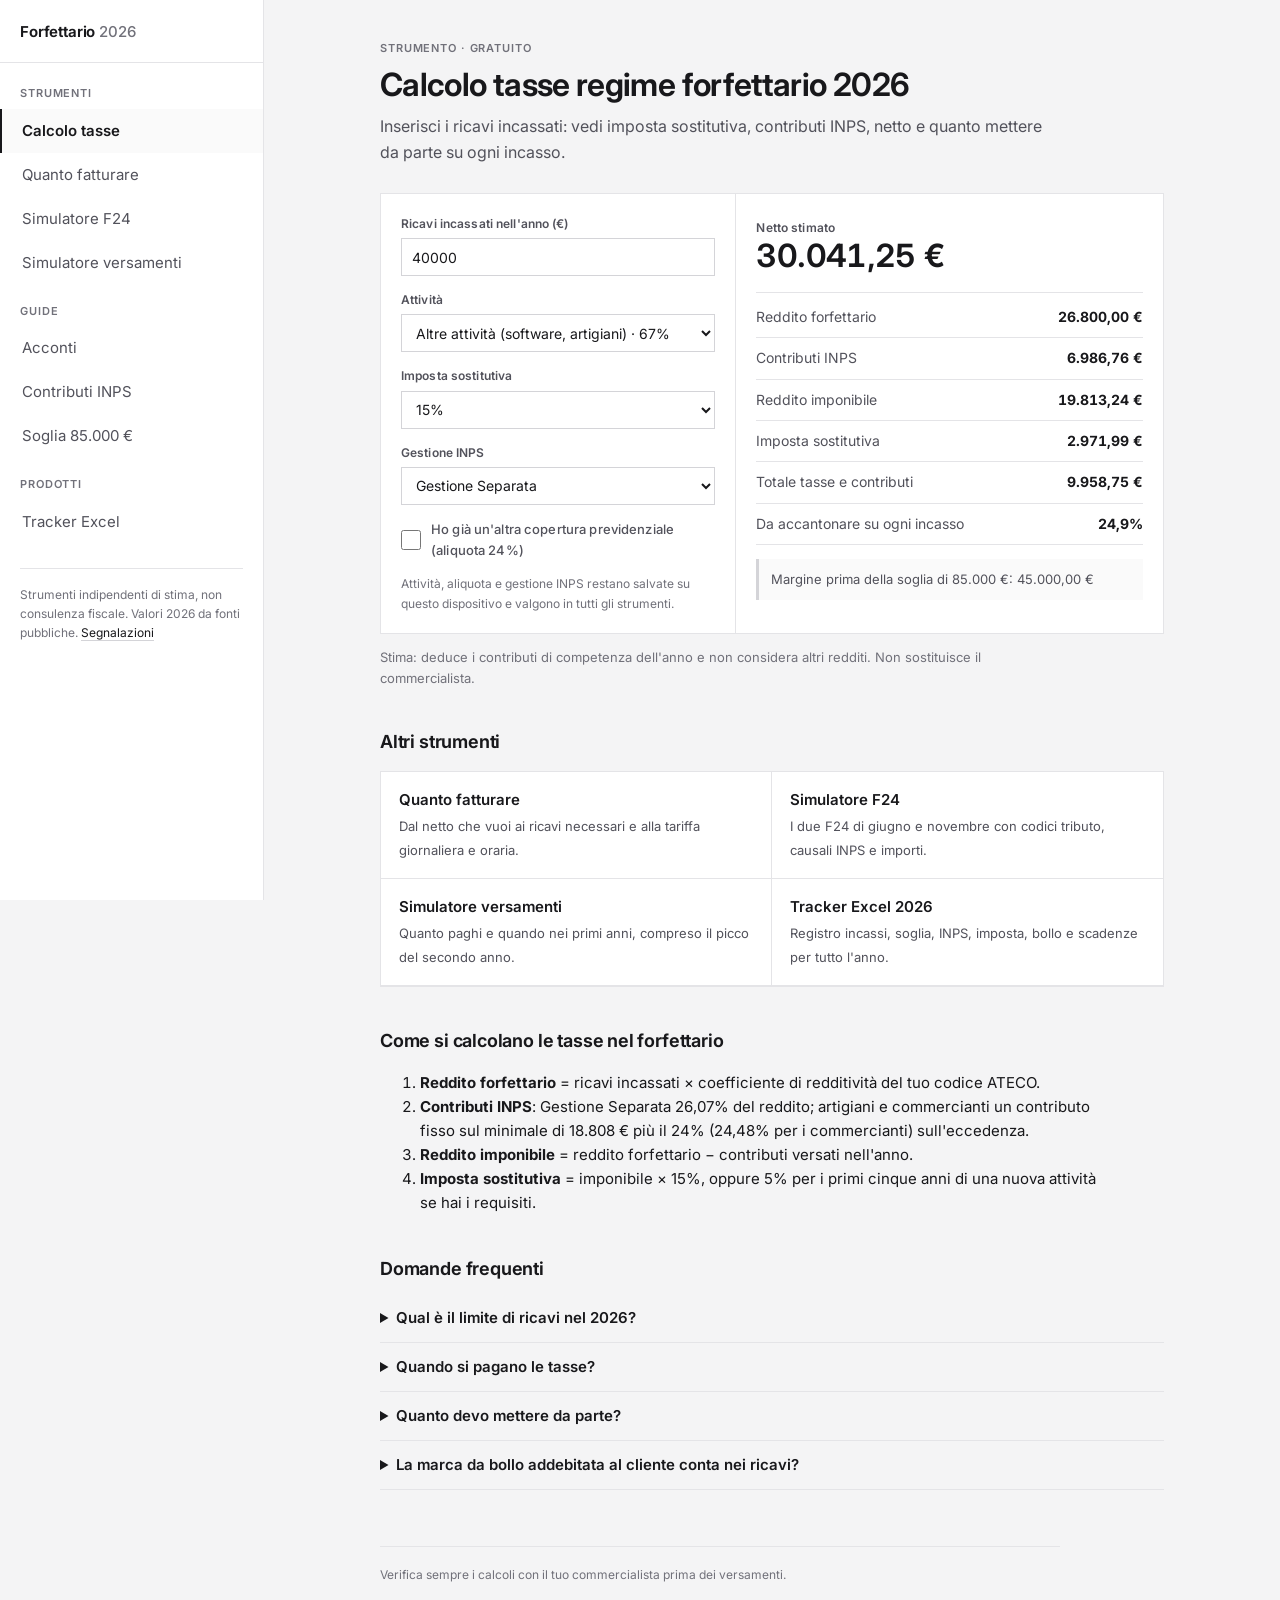
==== commit f7d2c610: "Layout fixes from Playwright audit: container-based F24/forms, dark header, tap targets, labels" ====
--- a/index.html
+++ b/index.html
@@ -31,12 +31,12 @@
 <div class="field"><label for="ricavi">Ricavi incassati nell'anno (€)</label><input id="ricavi" type="number" inputmode="decimal" value="40000" min="0" step="100"></div>
 <div class="field"><label for="p-coeff">Attività</label>
 <select id="p-coeff" data-profile="coeff">
-<option value="0.78">Professionisti, consulenti, sanità, istruzione · 78%</option>
-<option value="0.67">Altre attività, es. sviluppo software, artigiani · 67%</option>
-<option value="0.40">Commercio, alimentari, alloggio e ristorazione · 40%</option>
-<option value="0.54">Commercio ambulante non alimentare · 54%</option>
+<option value="0.78">Professionisti e consulenti · 78%</option>
+<option value="0.67">Altre attività (software, artigiani) · 67%</option>
+<option value="0.40">Commercio e ristorazione · 40%</option>
+<option value="0.54">Ambulanti non alimentari · 54%</option>
 <option value="0.62">Intermediari del commercio · 62%</option>
-<option value="0.86">Costruzioni e attività immobiliari · 86%</option>
+<option value="0.86">Costruzioni e immobiliare · 86%</option>
 </select></div>
 <div class="row2">
 <div class="field"><label for="p-aliq">Imposta sostitutiva</label>
--- a/assets/app.css
+++ b/assets/app.css
@@ -4,18 +4,18 @@
   --text: #18181b; --text-2: #52525b; --text-3: #71717a; --ink: #18181b; --ink-contrast: #ffffff;
   --bar: #a1a1aa; --bar-strong: #3f3f46; --warn: #92400e; --warn-bg: #fef3c7; --danger: #991b1b; --danger-bg: #fee2e2;
   --font: "Inter", system-ui, -apple-system, "Segoe UI", sans-serif; --mono: "JetBrains Mono", ui-monospace, monospace;
-  --side: 264px; color-scheme: light;
+  --head-bg: #18181b; --head-text: #fafafa; --side: 264px; color-scheme: light;
 }
 @media (prefers-color-scheme: dark) { :root:not([data-theme="light"]) {
   --bg: #0f0f10; --surface: #18181b; --surface-2: #1f1f23; --line: #2a2a2e; --line-strong: #3f3f46;
   --text: #f4f4f5; --text-2: #a1a1aa; --text-3: #8b8b93; --ink: #f4f4f5; --ink-contrast: #18181b;
   --bar: #52525b; --bar-strong: #d4d4d8; --warn: #fcd34d; --warn-bg: #2a2110; --danger: #fca5a5; --danger-bg: #2a1414;
-  color-scheme: dark; } }
+  --head-bg: #27272a; --head-text: #fafafa; color-scheme: dark; } }
 :root[data-theme="dark"] {
   --bg: #0f0f10; --surface: #18181b; --surface-2: #1f1f23; --line: #2a2a2e; --line-strong: #3f3f46;
   --text: #f4f4f5; --text-2: #a1a1aa; --text-3: #8b8b93; --ink: #f4f4f5; --ink-contrast: #18181b;
   --bar: #52525b; --bar-strong: #d4d4d8; --warn: #fcd34d; --warn-bg: #2a2110; --danger: #fca5a5; --danger-bg: #2a1414;
-  color-scheme: dark;
+  --head-bg: #27272a; --head-text: #fafafa; color-scheme: dark;
 }
 
 *, *::before, *::after { box-sizing: border-box; border-radius: 0 !important; }
@@ -32,7 +32,7 @@
 .brand { font-weight: 650; letter-spacing: -.01em; text-decoration: none; color: var(--text); font-size: 15px; }
 .brand span { color: var(--text-3); font-weight: 500; }
 .menu-btn { appearance: none; background: none; border: 1px solid var(--line-strong); color: var(--text);
-  font: 500 13px var(--font); padding: 6px 12px; cursor: pointer; }
+  font: 500 14px var(--font); height: 40px; padding: 0 16px; cursor: pointer; }
 .side { position: fixed; z-index: 40; inset: 0 auto 0 0; width: min(86vw, var(--side)); background: var(--surface);
   border-right: 1px solid var(--line); transform: translateX(-100%); transition: transform .18s ease;
   overflow-y: auto; padding: 20px 0 32px; }
@@ -42,7 +42,7 @@
 .side .brand { display: block; padding: 0 20px 18px; border-bottom: 1px solid var(--line); margin-bottom: 8px; }
 .nav-group { padding: 14px 0 4px; }
 .nav-group h2 { margin: 0 20px 6px; font-size: 11px; font-weight: 600; letter-spacing: .08em; text-transform: uppercase; color: var(--text-3); }
-.nav-group a { display: block; padding: 7px 20px; text-decoration: none; color: var(--text-2); border-left: 2px solid transparent; }
+.nav-group a { display: block; padding: 10px 20px; text-decoration: none; color: var(--text-2); border-left: 2px solid transparent; }
 .nav-group a:hover { color: var(--text); background: var(--surface-2); }
 .nav-group a[aria-current="page"] { color: var(--text); font-weight: 600; border-left-color: var(--ink); background: var(--surface-2); }
 .side-foot { margin: 20px 20px 0; padding-top: 16px; border-top: 1px solid var(--line); font-size: 12px; color: var(--text-3); }
@@ -73,14 +73,16 @@
 @media (min-width: 760px) { .tool .form { border-bottom: 0; border-right: 1px solid var(--line); } }
 .field { margin: 0 0 14px; }
 .field:last-child { margin-bottom: 0; }
+.row2 > .field, .row2 > .field:last-child { margin-bottom: 14px; }
 label, .label { display: block; font-size: 12px; font-weight: 600; color: var(--text-2); margin: 0 0 5px; letter-spacing: .01em; }
 input[type=number], input[type=text], select { width: 100%; height: 38px; padding: 0 10px; border: 1px solid var(--line-strong);
   background: var(--surface); color: var(--text); font: 14px var(--font); }
 input:focus, select:focus { outline: 2px solid var(--ink); outline-offset: -1px; }
-.check { display: flex; gap: 8px; align-items: center; font-size: 13px; color: var(--text-2); font-weight: 500; }
-.check input { width: 16px; height: 16px; margin: 0; accent-color: var(--ink); }
+.check { display: flex; gap: 10px; align-items: center; min-height: 40px; font-size: 13px; color: var(--text-2); font-weight: 500; }
+.check input { width: 20px; height: 20px; flex: none; margin: 0; accent-color: var(--ink); }
+.tool .form { container: form / inline-size; }
 .row2 { display: grid; grid-template-columns: 1fr; gap: 0 12px; }
-@media (min-width: 480px) { .row2 { grid-template-columns: 1fr 1fr; } .row2 > .field { display: flex; flex-direction: column; justify-content: flex-end; } }
+@container form (min-width: 380px) { .row2 { grid-template-columns: 1fr 1fr; } .row2 > .field { display: flex; flex-direction: column; justify-content: flex-end; } }
 .hint { font-size: 12px; color: var(--text-3); margin-top: 4px; }
 
 .res { display: flex; flex-direction: column; }
@@ -113,14 +115,14 @@
 }
 
 /* ---------- F24 ---------- */
-.f24 { border: 1px solid var(--line-strong); background: var(--surface); margin: 18px 0; }
+.f24 { border: 1px solid var(--line-strong); background: var(--surface); margin: 18px 0; container: f24 / inline-size; }
 .f24-head { display: flex; justify-content: space-between; align-items: baseline; gap: 12px; padding: 12px 16px;
-  background: var(--ink); color: var(--ink-contrast); }
+  background: var(--head-bg); color: var(--head-text); }
 .f24-head b { font-size: 15px; }
 .f24-sec { padding: 8px 16px; font-size: 11px; font-weight: 600; letter-spacing: .08em; text-transform: uppercase;
   color: var(--text-2); border-bottom: 1px solid var(--line); background: var(--surface-2); }
 .f24 table td.code { font-family: var(--mono); font-size: 13px; }
-@media (max-width: 600px) {
+@container f24 (max-width: 560px) {
   .f24 thead { display: none; }
   .f24 tr { display: grid; grid-template-columns: 52px minmax(0, 1fr) auto; grid-auto-flow: row dense; gap: 2px 12px;
     padding: 10px 16px; border-bottom: 1px solid var(--line); }
@@ -154,7 +156,8 @@
 .cards a span { font-size: 13px; color: var(--text-2); }
 .cards a:hover { background: var(--surface-2); }
 .box { border: 1px solid var(--line); border-left: 3px solid var(--ink); background: var(--surface); padding: 14px 18px; margin: 24px 0; }
-details { border-bottom: 1px solid var(--line); padding: 12px 0; } summary { cursor: pointer; font-weight: 600; }
+details { border-bottom: 1px solid var(--line); } summary { cursor: pointer; font-weight: 600; padding: 12px 0; min-height: 44px; }
+details p { padding-bottom: 12px; }
 details p { color: var(--text-2); margin: 8px 0 0; }
 ul.ticks { list-style: none; padding: 0; } ul.ticks li { padding: 6px 0 6px 22px; position: relative; border-bottom: 1px solid var(--line); }
 ul.ticks li::before { content: ""; position: absolute; left: 2px; top: 15px; width: 8px; height: 8px; background: var(--text-2); }
